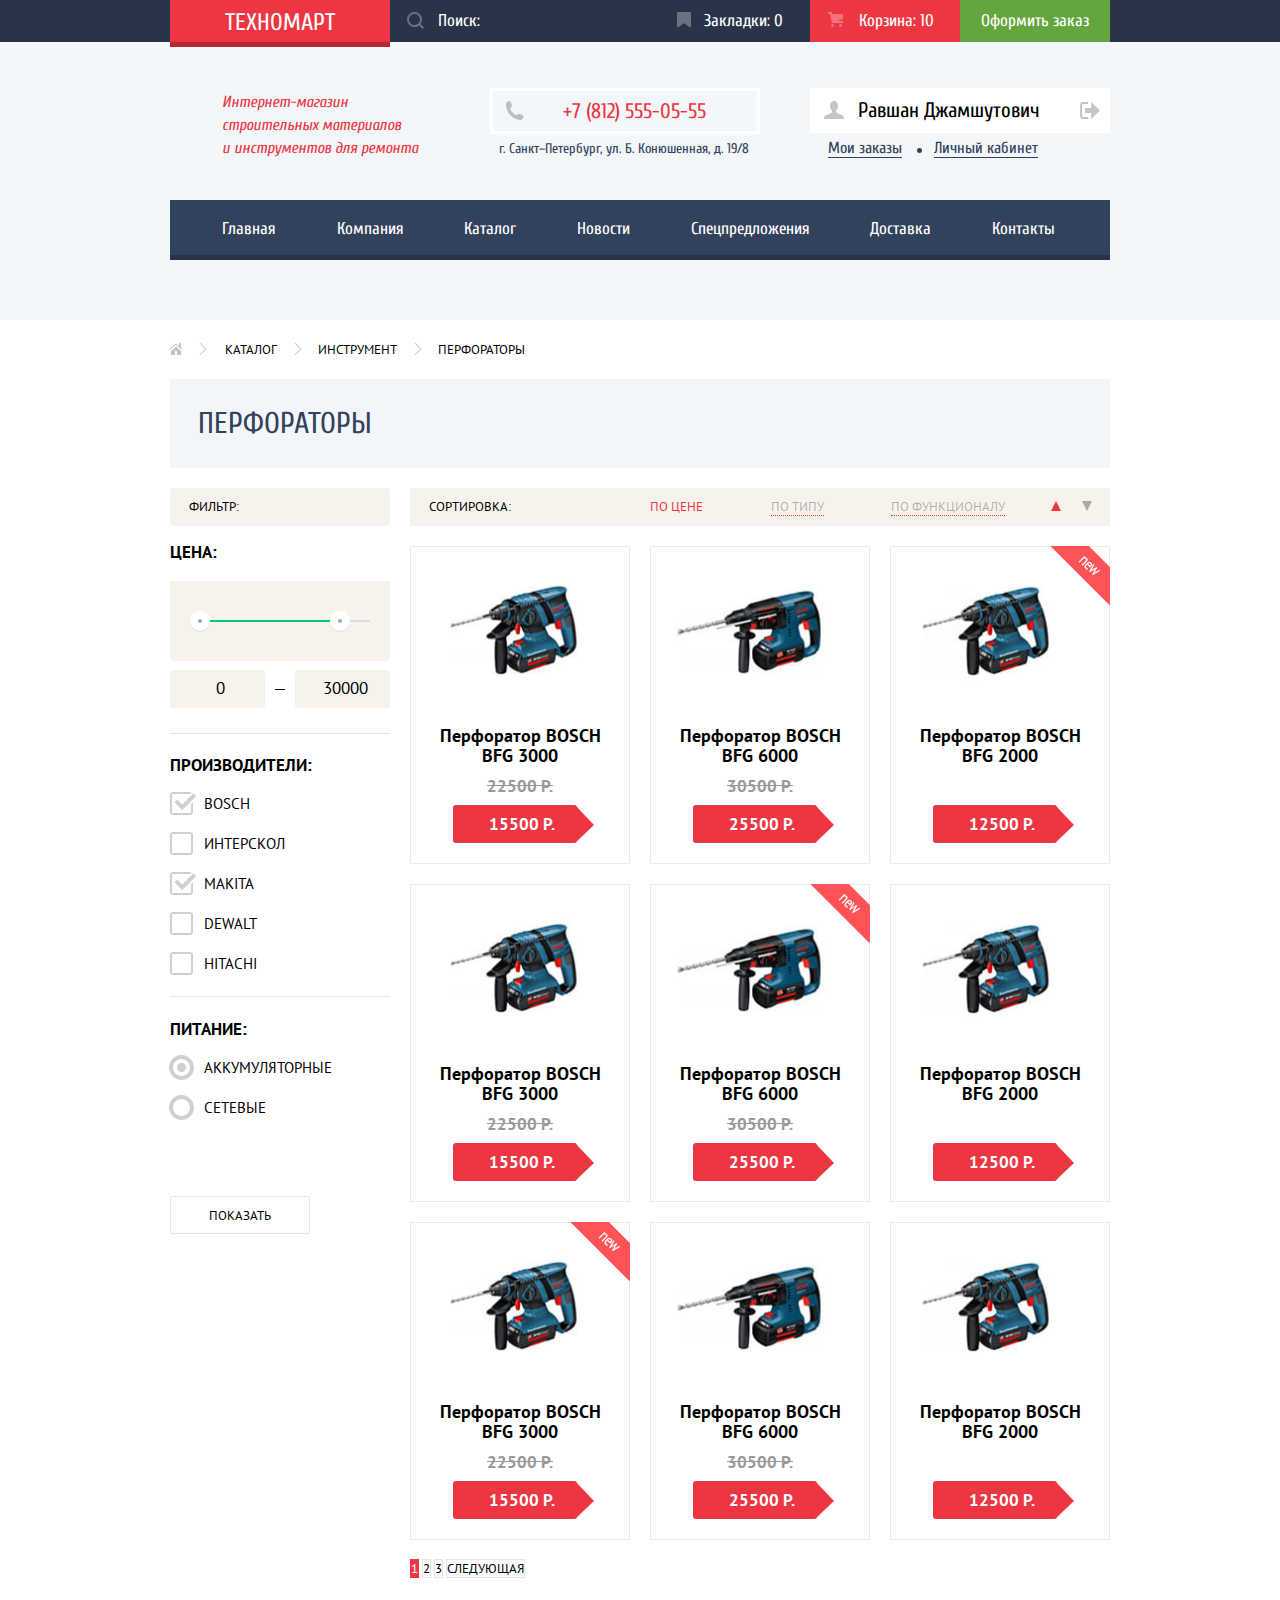
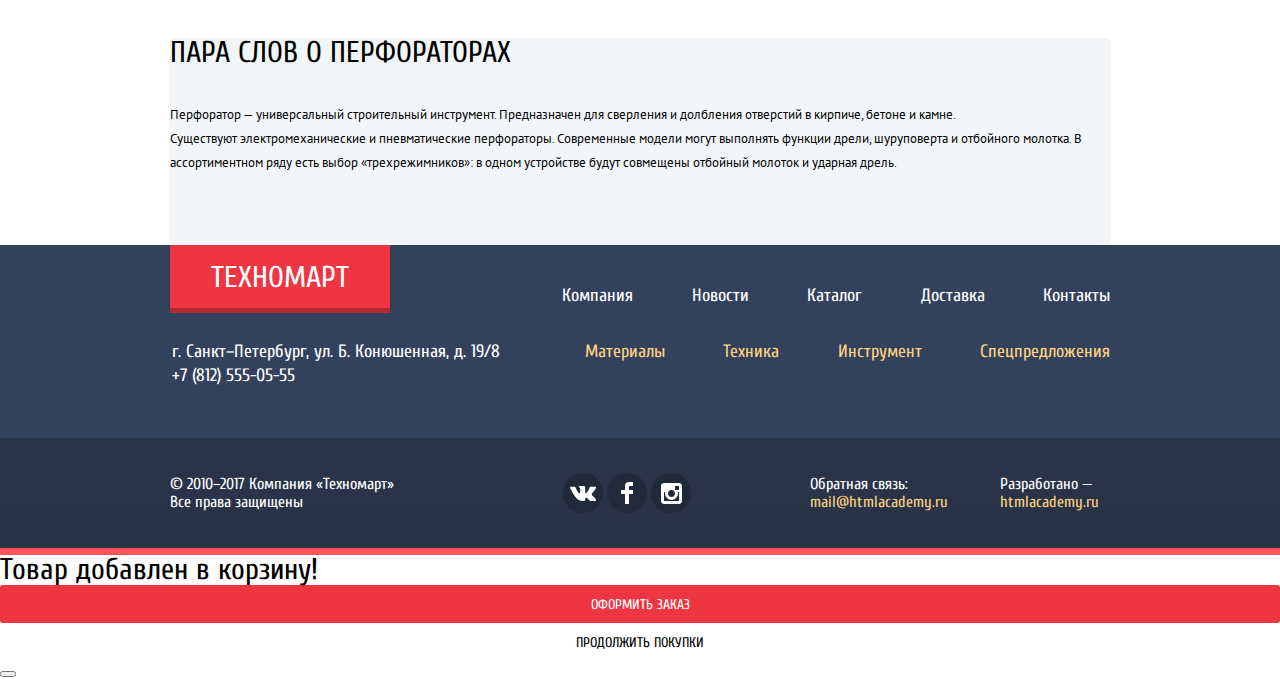
==== catalog.html @ 55a23ef4 "Доработал сетку разделов с фильтрами и каталогом товаров страницы каталога "Техномарт"" ====
<!DOCTYPE html>
<html lang="ru">

<head>
  <meta charset="utf-8">
  <title>Техномарт &mdash; Каталог</title>
  <link href="https://fonts.googleapis.com/css?family=Cuprum:400,400i,700,700i|PT+Sans:400,700&amp;subset=cyrillic" rel="stylesheet">
  <link href="css/normalize.css" rel="stylesheet">
  <link href="css/style.css" rel="stylesheet">
</head>

<body class="catalog-page">

  <header class="main-header">
    <div class="main-header-top">
      <div class="container">
        <a class="logo" href="index.html">Техномарт</a>
        <form class="site-search-form" action="https://echo.htmlacademy.ru" method="get">
          <label class="visually-hidden" for="search-field">Поиск по сайту</label>
          <input id="search-field" type="search" name="search" placeholder="Поиск:">
          <button class="search-button" type="submit" name="button">
            <span class="visually-hidden">Поиск</span>
            <svg class="search-icon" xmlns="http://www.w3.org/2000/svg" width="17" height="17">
              <path d="M17 15.586l-3.542-3.542A7.465 7.465 0 0 0 15 7.5 7.5 7.5 0 1 0 7.5 15c1.71 0 3.282-.579 4.544-1.542L15.586 17 17 15.586zM2 7.5C2 4.467 4.467 2 7.5 2 10.532 2 13 4.467 13 7.5c0 3.032-2.468 5.5-5.5 5.5A5.506 5.506 0 0 1 2 7.5z"/>
            </svg>
          </button>
        </form>
        <a href="#" class="main-header-bookmarks">Закладки: 0</a>
        <a href="#" class="main-header-basket">Корзина: 10</a>
        <a href="#" class="main-header-сheckout">Оформить заказ</a>
      </div>
    </div>
    <div class="container">
      <div class="main-header-middle">
        <h1 class="main-header-title">Интернет-магазин
          строительных материалов
          и инструментов для ремонта
        </h1>
        <div class="main-header-contacts">
          <span class="main-header-contacts-tel">+7 (812) 555-05-55</span>
          <p class="main-header-contacts-address">г. Санкт&ndash;Петербург, ул. Б. Конюшенная, д. 19/8</p>
        </div>
        <div class="user-authorization">
          <div class="user-authorization-info">
            <a class="user-name" href="#">
              <span class="visually-hidden">Перейти в личный кабинет</span>
              <svg xmlns="http://www.w3.org/2000/svg" width="20" height="18">
                <path d="M17.881 14.166c-2.144-.735-4.256-1.666-5.207-2.39-.657-.501-.77-1.618-.517-2.415 1.118-.903 1.864-2.477 1.864-4.278C14.021 2.276 12.221 0 10 0S5.979 2.276 5.979 5.083c0 1.801.746 3.374 1.863 4.277.253.798.141 1.915-.517 2.416-.95.724-3.063 1.654-5.207 2.39S0 18 0 18h20s.025-3.099-2.119-3.834z"/>
              </svg>
              Равшан Джамшутович
            </a>
            <a class="sing-out" href="#" title="Выход">
              <span class="visually-hidden">Выход</span>
              <svg xmlns="http://www.w3.org/2000/svg" width="21" height="17">
                <path d="M21 8.5L12.125 0v6h-6v5h6v6z"/><path d="M3.106 13.952V3.048c.018-.376.171-1.057 1.01-1.057h5.027V0H4.116C1.938 0 1.112 1.81 1.087 3.027v10.946C1.112 15.189 1.938 17 4.116 17h5.027v-1.99H4.116c-.839 0-.992-.683-1.01-1.058z"/>
              </svg>
            </a>
          </div>
          <div class="user-authorization-links">
            <a class="user-purchases" href="#">Мои заказы</a>
            <a class="user-personal-account" href="#">Личный кабинет</a>
          </div>
        </div>
      </div>
      <nav class="main-navigation">
        <ul class="site-navigation">
          <li>
            <a href="index.html">Главная</a>
          </li>
          <li>
            <a href="#">Компания</a>
          </li>
          <li>
            <a>Каталог</a>
          </li>
          <li>
            <a href="#">Новости</a>
          </li>
          <li>
            <a href="#">Спецпредложения</a>
          </li>
          <li>
            <a href="#">Доставка</a>
          </li>
          <li>
            <a href="#">Контакты</a>
          </li>
        </ul>
      </nav>
    </div>
  </header>

  <main class="container">
    <ul class="breadcrumbs">
      <li class="home-page">
        <a href="index.html" title="Домашняя страница">
            <span class="visually-hidden">Главная "Техномарт"</span>
          </a>
      </li>
      <li>
        <a href="catalog.html">Каталог</a>
      </li>
      <li>
        <a href="#">Инструмент</a>
      </li>
      <li class="breadcrumbs-current">
        <a>Перфораторы</a>
      </li>
    </ul>
    <h2 class="catalog-page-title">Перфораторы</h2>
    <div class="sort-and-filter">
      <section class="catalog-page-filters">
        <h3 class="filters-title">Фильтр:</h3>
        <form class="filter-form" method="get" action="https://echo.htmlacademy.ru">
          <fieldset class="filter-form-price">
            <legend class="filter-form-title">Цена:</legend>
            <div class="filter-range">
              <div class="range-controls">
                <div class="scale">
                  <div class="bar"></div>
                </div>
                <div class="range-toggle range-toggle-min"></div>
                <div class="range-toggle range-toggle-max"></div>
              </div>
              <div class="price-controls">
                <div class="half-width-wrapper">
                  <label class="min-price">
                    <span class="visually-hidden">от</span>
                  </label>
                  <input type="text" name="min-price" value="0">
                </div>
                <div class="dash">
                  <span class="visually-hidden">Разделитель между максимальной и минимальной ценой</span>
                </div>
                <div class="half-width-wrapper">
                  <label class="max-price">
                    <span class="visually-hidden">до</span>
                  </label>
                  <input type="text" name="max-price" value="30000">
                </div>
              </div>
            </div>
          </fieldset>
          <fieldset class="filter-form-brands">
            <legend class="filter-form-title">Производители:</legend>
            <ul class="brands-list">
              <li class="filter-option">
                <input id="bosch" class="visually-hidden filter-input filter-input-checkbox" type="checkbox" name="Bosch" value="" checked>
                <label for="bosch">Bosch</label>
              </li>
              <li class="filter-option">
                <input id="interskol" class="visually-hidden filter-input filter-input-checkbox" type="checkbox" name="Интерскол" value="">
                <label for="interskol">Интерскол</label>
              </li>
              <li class="filter-option">
                <input id="makita" class="visually-hidden filter-input filter-input-checkbox" type="checkbox" name="Makita" value="" checked>
                <label for="makita">Makita</label>
              </li>
              <li class="filter-option">
                <input id="dewalt" class="visually-hidden filter-input filter-input-checkbox" type="checkbox" name="DeWalt" value="">
                <label for="dewalt">DeWalt</label>
              </li>
              <li class="filter-option">
                <input id="hitachi" class="visually-hidden filter-input filter-input-checkbox" type="checkbox" name="Hitachi" value="">
                <label for="hitachi">Hitachi</label>
              </li>
            </ul>
          </fieldset>
          <fieldset class="filter-form-power-supply">
            <legend class="filter-form-title">Питание:</legend>
            <ul class="power-supply-list">
              <li class="filter-option">
                <input id="rechargeable" class="visually-hidden filter-input filter-input-radio" type="radio" name="power-supply" value="rechargeable-battery" checked>
                <label for="rechargeable">Аккумуляторные</label>
              </li>
              <li class="filter-option">
                <input id="electrical" class="visually-hidden filter-input filter-input-radio" type="radio" name="power-supply" value="electrical-network">
                <label for="electrical">Сетевые</label>
              </li>
            </ul>
          </fieldset>
          <button class="filter-form-button" type="submit">Показать</button>
        </form>
      </section>
      <section class="catalog-page-sort">
        <div class="sort-header">
          <h3 class="sort-title">Сортировка:</h3>
          <div class="sort-arrow-wrapper">
            <ul class="sort-result-list">
              <li class="sort-result-item">
                <a class="sort-result-link sort-result-link-active" href="#">По цене</a>
              </li>
              <li class="sort-result-item">
                <a class="sort-result-link" href="#">По типу</a>
              </li>
              <li class="sort-result-item">
                <a class="sort-result-link" href="#">По функционалу</a>
              </li>
            </ul>
            <div class="arrow-selector">
              <a class="arrow arrow-up active" href="#">
                <span class="visually-hidden">Сортировка по возрастанию</span>
              </a>
              <a class="arrow arrow-down" href="#">
                <span class="visually-hidden">Сортировка по убыванию</span>
              </a>
            </div>
          </div>
        </div>
        <div class="goods">
          <h3 class="visually-hidden">Перечень перфораторов</h3>
          <ul class="catalog-items">
            <li class="catalog-item">
              <div class="image">
                <img src="img/catalog-product-2.jpg" width="218" height="168" alt="Перфоратор BOSCH BFG 3000">
              </div>
              <div class="actions">
                <a class="buy" href="#">Купить</a>
                <a class="bookmark" href="#">В закладки</a>
              </div>
              <h3 class="title">Перфоратор BOSCH BFG 3000</h3>
              <del class="discount">22500 Р.</del>
              <b class="price">15500 Р.</b>
            </li>
            <li class="catalog-item">
              <div class="image">
                <img src="img/catalog-product-3.jpg" width="218" height="168" alt="Перфоратор BOSCH BFG 6000">
              </div>
              <div class="actions">
                <a class="buy" href="#">Купить</a>
                <a class="bookmark" href="#">В закладки</a>
              </div>
              <h3 class="title">Перфоратор BOSCH BFG 6000</h3>
              <del class="discount">30500 Р.</del>
              <b class="price">25500 Р.</b>
            </li>
            <li class="catalog-item">
              <div class="flag flag-new">
                <span class="visually-hidden">Новинка</span>
              </div>
              <div class="image">
                <img src="img/catalog-product-4.jpg" width="218" height="168" alt="Перфоратор BOSCH BFG 2000">
              </div>
              <div class="actions">
                <a class="buy" href="#">Купить</a>
                <a class="bookmark" href="#">В закладки</a>
              </div>
              <h3 class="title">Перфоратор BOSCH BFG 2000</h3>
              <b class="price">12500 Р.</b>
            </li>
            <li class="catalog-item">
              <div class="image">
                <img src="img/catalog-product-2.jpg" width="218" height="168" alt="Перфоратор BOSCH BFG 3000">
              </div>
              <div class="actions">
                <a class="buy" href="#">Купить</a>
                <a class="bookmark" href="#">В закладки</a>
              </div>
              <h3 class="title">Перфоратор BOSCH BFG 3000</h3>
              <del class="discount">22500 Р.</del>
              <b class="price">15500 Р.</b>
            </li>
            <li class="catalog-item">
              <div class="flag flag-new">
                <span class="visually-hidden">Новинка</span>
              </div>
              <div class="image">
                <img src="img/catalog-product-3.jpg" width="218" height="168" alt="Перфоратор BOSCH BFG 6000">
              </div>
              <div class="actions">
                <a class="buy" href="#">Купить</a>
                <a class="bookmark" href="#">В закладки</a>
              </div>
              <h3 class="title">Перфоратор BOSCH BFG 6000</h3>
              <del class="discount">30500 Р.</del>
              <b class="price">25500 Р.</b>
            </li>
            <li class="catalog-item">
              <div class="image">
                <img src="img/catalog-product-4.jpg" width="218" height="168" alt="Перфоратор BOSCH BFG 2000">
              </div>
              <div class="actions">
                <a class="buy" href="#">Купить</a>
                <a class="bookmark" href="#">В закладки</a>
              </div>
              <h3 class="title">Перфоратор BOSCH BFG 2000</h3>
              <b class="price">12500 Р.</b>
            </li>
            <li class="catalog-item">
              <div class="flag flag-new">
                <span class="visually-hidden">Новинка</span>
              </div>
              <div class="image">
                <img src="img/catalog-product-2.jpg" width="218" height="168" alt="Перфоратор BOSCH BFG 3000">
              </div>
              <div class="actions">
                <a class="buy" href="#">Купить</a>
                <a class="bookmark" href="#">В закладки</a>
              </div>
              <h3 class="title">Перфоратор BOSCH BFG 3000</h3>
              <del class="discount">22500 Р.</del>
              <b class="price">15500 Р.</b>
            </li>
            <li class="catalog-item">
              <div class="image">
                <img src="img/catalog-product-3.jpg" width="218" height="168" alt="Перфоратор BOSCH BFG 6000">
              </div>
              <div class="actions">
                <a class="buy" href="#">Купить</a>
                <a class="bookmark" href="#">В закладки</a>
              </div>
              <h3 class="title">Перфоратор BOSCH BFG 6000</h3>
              <del class="discount">30500 Р.</del>
              <b class="price">25500 Р.</b>
            </li>
            <li class="catalog-item">
              <div class="image">
                <img src="img/catalog-product-4.jpg" width="218" height="168" alt="Перфоратор BOSCH BFG 2000">
              </div>
              <div class="actions">
                <a class="buy" href="#">Купить</a>
                <a class="bookmark" href="#">В закладки</a>
              </div>
              <h3 class="title">Перфоратор BOSCH BFG 2000</h3>
              <b class="price">12500 Р.</b>
            </li>
          </ul>
        </div>
        <div class="paginator">
          <a class="paginator-current" href="#1">1</a>
          <a href="#2">2</a>
          <a href="#3">3</a>
          <a class="next" href="#next">Следующая</a>
        </div>
      </section>
    </div>
    <section class="final-clause">
      <h2 class="final-clause-title">Пара слов о перфораторах</h2>
      <p class="page-content">Перфоратор &mdash; универсальный строительный инструмент. Предназначен для сверления и долбления отверстий в кирпиче, бетоне и камне.<br>Существуют электромеханические и пневматические перфораторы. Современные модели могут выполнять функции дрели,
        шуруповерта и отбойного молотка. В ассортиментном ряду есть выбор «трехрежимников»: в одном устройстве будут совмещены отбойный молоток и ударная дрель.</p>
    </section>
  </main>

  <footer class="main-footer">
    <div class="footer-wrapper">
      <div class="container">
        <div class="main-footer-top">
          <a class="logo" href="index.html">Техномарт</a>
          <ul class="footer-nav">
            <li class="footer-nav-item">
              <a href="#">Компания</a>
            </li>
            <li class="footer-nav-item">
              <a href="#">Новости</a>
            </li>
            <li class="footer-nav-item">
              <a href="#">Каталог</a>
            </li>
            <li class="footer-nav-item">
              <a href="#">Доставка</a>
            </li>
            <li class="footer-nav-item">
              <a href="#">Контакты</a>
            </li>
          </ul>
        </div>
        <div class="main-footer-middle">
          <p class="footer-contacts-address">г. Санкт&ndash;Петербург, ул. Б. Конюшенная, д. 19/8 +7 (812) 555-05-55</p>
          <ul class="secondary-nav">
            <li class="secondary-nav-item">
              <a href="#">Материалы</a>
            </li>
            <li class="secondary-nav-item">
              <a href="#">Техника</a>
            </li>
            <li class="secondary-nav-item">
              <a href="#">Инструмент</a>
            </li>
            <li class="secondary-nav-item">
              <a href="#">Спецпредложения</a>
            </li>
          </ul>
        </div>
      </div>
      <div class="main-footer-bottom">
        <div class="container">
          <p class="footer-copyright">&copy; 2010&ndash;2017 Компания «Техномарт» Все права защищены</p>
          <div class="footer-social">
            <a class="social social-vk" href="https://vk.com/htmlacademy">
              <span class="visually-hidden">Вконтакте</span>
            </a>
            <a class="social social-fb" href="https://www.facebook.com/htmlacademy">
              <span class="visually-hidden">Фейсбук</span>
            </a>
            <a class="social social-inst" href="https://www.instagram.com/htmlacademy/">
              <span class="visually-hidden">Инстаграм</span>
            </a>
          </div>
          <p class="footer-feedback">
            Обратная связь:
            <a href="mailto:mail@htmlacademy.ru">mail@htmlacademy.ru</a>
          </p>
          <p class="footer-developed">
            Разработано &mdash;
            <a href="https://htmlacademy.ru/intensive/htmlcss">htmlacademy.ru</a>
          </p>
        </div>
      </div>
    </div>
  </footer>

  <section class="modal goods-in-the-cart">
    <div class="goods-in-the-cart-content">
      <h2 class="visually-hidden">Добавление товара в корзину</h2>
      <b class="successfull-added">Товар добавлен в корзину!</b>
    </div>
    <div class="modal-btn">
      <a class="btn checkout-btn" href="#">Оформить заказ</a>
      <a class="btn continue-shopping-btn" href="#">Продолжить покупки</a>
    </div>
    <button class="modal-close"></button>
  </section>

</body>

</html>
---- css/style.css ----
* {
  box-sizing: border-box;
}

body {
  margin: 0;
  padding: 0;

  color: #000;
  background-color: #fff;

  font-family: 'Cuprum', Arial, sans-serif;
  font-size: 17px;
  font-weight: normal;
  line-height: 18px;
}

a {
  text-decoration: none;
}

img {
  max-width: 100%;
  height: auto;
}

.visually-hidden:not(:focus):not(:active), input[type='checkbox'].visually-hidden, input[type='radio'].visually-hidden {
  position: absolute;

  overflow: hidden;
  clip: rect(0 0 0 0);

  width: 1px;
  height: 1px;
  margin: -1px;
  padding: 0;

  white-space: nowrap;

  border: 0;

  clip-path: inset(100%);
}

.container {
  width: 960px;
  margin: 0 auto;
  padding: 0 10px;
}

.btn {
  display: block;

  padding: 11px 10px 9px;

  text-align: center;
  white-space: nowrap;
  text-transform: uppercase;
  word-break: normal;

  color: #fff;
  border-radius: 3px;
  background-color: #ee3643;

  font-family: 'Cuprum', Arial, sans-serif;
  font-size: 14px;
  font-weight: normal;
  line-height: 18px;
}

.btn:hover {
  background-color: #ca2c37;
}

.btn:active {
  background-color: #ba2732;
}

.main-header {
  margin-bottom: 59px;

  background-color: #f3f7f9;
}

.catalog-page .main-header {
  margin-bottom: 21px;
}

.main-header>.container {
  padding-bottom: 60px;
}

.main-header .main-header-top {
  margin-bottom: 46px;

  background-color: #293449;
}

.main-header-top .container {
  display: flex;
  align-items: center;
  flex-wrap: wrap;
}

.logo {
  display: block;

  width: 220px;

  text-align: center;
  vertical-align: middle;
  white-space: nowrap;
  text-transform: uppercase;
  word-break: normal;

  color: #fff;
  background-color: #ee3643;
  box-shadow: 0 5px 0 0 #b52933;

  font-family: 'Cuprum', Arial, sans-serif;
  font-weight: normal;
}

.logo:hover {
  background-color: #ca2c37;
  box-shadow: 0 5px 0 0 #9a212a;
}

.logo:active {
  background-color: #ba2732;
  box-shadow: 0 5px 0 0 #8e1e26;
}

.main-header .logo {
  padding: 11px 10px 7px;

  font-size: 24px;
  line-height: 24px;
}

.main-header form {
  position: relative;
}

input[type='search'] {
  width: 270px;
  padding: 12px;
  padding-left: 48px;

  border: none;
  background-color: transparent;

  font-size: 17px;
  line-height: 18px;
}

input[type='search']:hover {
  background-color: #212a3a;
}

input[type='search']:focus {
  background-color: #fff;
}

input[type='search']::placeholder {
  color: #fff;
}

input[type='search']:focus::placeholder {
  color: #000;
}

.search-button {
  position: absolute;
  top: 12px;
  left: 17px;

  padding: 0;

  cursor: pointer;

  border: none;
  background-color: transparent;
}

.search-button svg {
  opacity: .3;

  fill: #fff;
}

input[type='search']:hover+.search-button svg {
  opacity: 1;
}

input[type='search']:focus+.search-button svg {
  opacity: 1;

  fill: #ee3643;
}

.main-header-bookmarks, .main-header-basket, .main-header-сheckout {
  display: block;

  width: 150px;
  padding: 12px 12px;

  vertical-align: middle;

  color: #fff;
}

.main-header-bookmarks {
  position: relative;

  padding-left: 44px;
}

.main-header-bookmarks::before {
  position: absolute;
  left: 17px;

  width: 14px;
  height: 16px;

  content: '';

  opacity: .3;
  background-image: url('../img/icon-bookmark.svg');
  background-repeat: no-repeat;
  background-position: 0 0;
}

.main-header-bookmarks:hover::before {
  opacity: 1;
}

.main-header-bookmarks:active::before {
  opacity: .5;
}

.main-header-basket {
  position: relative;

  padding-left: 49px;
}

.main-header-basket::before {
  position: absolute;
  left: 18px;

  width: 15px;
  height: 15px;

  content: '';

  opacity: .3;
  background-image: url('../img/icon-cart.svg');
  background-repeat: no-repeat;
  background-position: 0 0;
}

.main-header-basket:hover::before {
  opacity: 1;
}

.main-header-basket:active::before {
  opacity: .5;
}

.catalog-page .main-header-basket {
  background-color: #ee3643;
}

.main-header-сheckout {
  text-align: center;

  background-color: #63a63e;
}

.main-header-bookmarks:hover, .main-header-basket:hover {
  background-color: #212a3a;
}

.catalog-page .main-header-basket:hover {
  background-color: #ee3643;
}

.main-header-сheckout:hover {
  background-color: #5fbb2d;
}

.main-header-bookmarks:active, .main-header-basket:active {
  color: rgba(255, 255, 255, .6);
  background-color: #161d29;
}

.catalog-page .main-header-basket:active {
  color: rgba(255, 255, 255, .6);
}

.main-header-сheckout:active {
  color: rgba(255, 255, 255, .6);
  background-color: #518534;
}

.main-header-middle {
  display: flex;
  align-items: flex-start;
  align-items: flex-start;
  justify-content: space-between;

  padding-bottom: 36px;
}

.main-header h1 {
  width: 300px;
  margin: 0;
  margin-right: 20px;
  padding-top: 3px;
  padding-left: 52px;

  white-space: pre-line;

  color: #ee3643;

  font-size: 16px;
  font-weight: normal;
  font-style: italic;
  line-height: 23px;
}

.main-header-contacts {
  width: 300px;
  margin-right: 20px;
}

.main-header-contacts-tel {
  position: relative;

  display: block;

  width: 270px;
  padding: 10px 0 9px 70px;

  color: #ee3643;
  border: 3px solid #fff;

  font-size: 21px;
  line-height: 21px;
}

.main-header-contacts-tel::before {
  position: absolute;
  top: 10px;
  left: 12px;

  width: 19px;
  height: 19px;

  content: '';

  background-image: url('../img/icon-phone.svg');
  background-repeat: no-repeat;
  background-position: 0 0;
}

.main-header-contacts .main-header-contacts-address {
  margin: 0;
  padding: 3px 9px;

  color: #32425c;

  font-size: 14px;
  line-height: 24px;
}

.main-header-login-form {
  display: flex;
  justify-content: flex-end;

  margin: 0;
  padding: 0;

  list-style: none;
}

.main-header-login-form {
  width: 300px;
}

.user-authorization {
  width: 300px;
  ;
}

.main-header-login-form {
  width: 300px;
  ;
}

.main-header-login-form a {
  display: inline-block;

  padding: 12px 24px;

  white-space: nowrap;
  text-transform: none;
  word-break: normal;

  color: #000;
  background-color: #fff;

  font-size: 21px;
  line-height: 21px;
}

.main-header-login-form .sing-in-btn {
  position: relative;

  margin-right: 11px;
  padding-left: 48px;
}

.sing-in-btn-icon {
  position: absolute;
  top: 14px;
  left: 14px;

  width: 20px;
  height: 17px;

  fill: #c5c5c5;
}

.sing-in-btn:hover path {
  fill: #32425c;
}

.sing-in-btn:active path {
  fill: #c5c5c5;
}

.user-authorization-info {
  position: relative;

  margin-bottom: 6px;
}

.user-authorization .user-name {
  display: block;

  padding: 12px 48px;

  white-space: nowrap;
  text-transform: none;
  word-break: normal;

  color: #000;
  background-color: #fff;

  font-size: 21px;
  line-height: 21px;
}

.user-name svg {
  position: absolute;
  top: 13px;
  left: 14px;

  fill: #c5c5c5;
}

.sing-out svg {
  position: absolute;
  top: 14px;
  right: 10px;

  fill: #c5c5c5;
}

.sing-out:hover svg {
  fill: #32425c;
}

.user-name:hover svg {
  fill: #32425c;
}

.user-authorization-info:active svg {
  fill: #c5c5c5;
}

.user-authorization-links {
  position: relative;
}

.user-authorization-links a {
  display: inline-block;

  text-decoration: none;

  color: #32425c;
  border-bottom: 1px solid #32425c;

  font-size: 16px;
  line-height: 18px;
}

.user-authorization-links .user-purchases {
  margin: 0 18px;
}

.user-purchases::after {
  position: absolute;
  top: 9px;

  width: 5px;
  height: 5px;
  margin-right: 14px;
  margin-left: 15px;

  content: '';

  border-radius: 50%;
  background-color: #32425c;
}

.user-authorization-links .user-personal-account {
  margin: 0 10px;
}

.main-header-login-form a:hover {
  color: #ee3643;
  background-color: #fff;
}

.user-authorization-links a:hover {
  color: #ee3643;
  background-color: transparent;
}

.main-header-login-form a:active, .user-authorization-info a:active {
  color: rgba(0, 0, 0, .3);
}

.user-authorization-links a:active {
  color: rgba(0, 0, 0, .3);
}

.user-authorization-info .user-name {
  color: #000;
  background-color: #fff;

  font-size: 21px;
  line-height: 21px;
}

.user-authorization-links a:hover {
  color: #ee3643;
}

.user-authorization-info .user-name:active, .user-authorization-links a:active {
  color: rgba(0, 0, 0, .3);
}

.main-navigation {
  background-color: #32425c;
  box-shadow: inset 0 -5px 0 0 #293449;
}

.site-navigation {
  display: flex;
  flex-wrap: wrap;
  justify-content: space-between;

  margin: 0;
  padding: 0 25px 0 22px;

  list-style: none;
}

.site-navigation li {
  white-space: nowrap;
}

.main-navigation a {
  display: block;

  padding: 20px 30px 23px;

  vertical-align: middle;

  color: #fff;
  background-color: #32425c;
  box-shadow: inset 0 -5px 0 0 #293449;

  font-size: 17px;
  line-height: 17px;
}

.main-navigation a:hover {
  background-color: #293449;
}

.main-navigation a:active {
  color: rgba(255, 255, 255, .5);
  background-color: #1d2739;
}

.goods-and-services {
  margin-bottom: 53px;
}

.goods-and-services .goods {
  display: flex;
  justify-content: space-between;

  margin-bottom: 20px;
}

.goods-and-services-item {
  display: flex;
  align-items: flex-start;
  flex-direction: column;
  justify-content: space-between;

  width: 300px;
  min-height: 123px;
  padding: 21px 22px;
  padding-right: 110px;

  background-repeat: no-repeat;
}

.goods .fabric {
  position: relative;

  background-color: #ffbf47;
  background-image: url('../img/icon-1.svg');
  background-position: 213px 31px;
}

.fabric .flag {
  position: absolute;
  z-index: 20;
  top: 0;
  right: 0;

  overflow: hidden;

  width: 60px;
  height: 60px;
}

.flag-new {
  background: url("../img/new-flag.png") no-repeat 0 0;
}

.goods .instrument {
  background-color: #3bbce3;
  background-image: url('../img/icon-2.svg');
  background-position: 197px 33px;
}

.goods .equipment {
  background-color: #dc91d8;
  background-image: url('../img/icon-3.svg');
  background-position: 191px 31px;
}

.goods-and-services-item h3 {
  margin: 0;

  color: #fff;

  font-size: 24px;
  font-style: bold;
  line-height: 30px;
}

.goods-and-services-item a {
  width: 135px;
  margin-bottom: 1px;
  padding: 11px 0 9px 0;

  text-align: center;
  text-transform: uppercase;

  color: #fff;
  border-radius: 3px;
  background-color: rgba(0, 0, 0, .1);

  font-size: 14px;
  line-height: 18px;
}

.fabric a, .instrument a {
  margin-left: 3px;
}

.goods-and-services-item a:hover {
  background-color: rgba(0, 0, 0, .2);
}

.goods-and-services-item a:active {
  background-color: rgba(0, 0, 0, .3);
}

.slider-list {
  margin: 0;
  padding: 0;

  list-style: none;
}

.slider-and-services {
  display: flex;
  justify-content: space-between;
}

.goods-and-services-item {
  width: 300px;
}

.goods-and-services .discounts {
  margin-bottom: 20px;

  background-color: #8ed78f;
  background-image: url('../img/icon-4.svg');
  background-position: 196px 26px;
}

.goods-and-services .delivery {
  background-color: #ffc047;
  background-image: url('../img/icon-5.svg');
  background-position: 191px 32px;
}

.services a {
  margin-left: 1px;
}

.slider {
  position: relative;

  width: 620px;

  background-color: #f4f8f9;
}

.slider-item {
  display: none;

  height: 266px;
  padding: 24px;
}

.slider-item h3 {
  max-width: 570px;
  margin: 0;
  margin-bottom: 1px;

  text-transform: uppercase;

  color: #fff;

  font-size: 36px;
  font-weight: bold;
  line-height: 36px;
}

.slider-item b {
  display: block;

  max-width: 400px;
  margin: 0;
  margin-bottom: 122px;

  color: #fff;

  font-size: 18px;
  font-weight: normal;
  line-height: 24px;
}

.slide-button {
  width: 196px;
  margin-left: 2px;
}

.slider-controls {
  position: absolute;
  z-index: 10;
  bottom: 32px;
  left: 295px;

  text-align: center;
}

.slider-controls label {
  display: inline-block;

  width: 10px;
  height: 10px;
  margin-right: 6px;

  cursor: pointer;

  border: 2px solid #fff;
  border-radius: 50%;
  background-color: #fff;
}

#punchers:checked~.slider-list .slider-item-punchers, #drills:checked~.slider-list .slider-item-drills {
  display: block;
}

#punchers:checked~.slider-controls .slider-controls-punchers, #drills:checked~.slider-controls .slider-controls-drills {
  background-color: #ee3643;
}

.slider .slider-item-drills {
  background-color: #684c3e;
  background-image: url('../img/slider-item-1.jpg');
  background-repeat: no-repeat;
}

.slider .slider-item-punchers {
  background-color: #917f6d;
  background-image: url('../img/slider-item-2.jpg');
  background-repeat: no-repeat;
}

.slider-switch {
  position: absolute;
  top: 115px;

  width: 22px;
  height: 40px;

  cursor: pointer;
}

.slider-switch-previous {
  left: 25px;

  background-image: url('../img/icon-left.svg');
}

.slider-switch-next {
  right: 20px;

  background-image: url('../img/icon-right.svg');
}

.popular {
  margin-bottom: 65px;
}

.popular-header {
  display: flex;
  align-items: center;
  justify-content: space-between;

  margin-bottom: 20px;
  padding: 25px 24px 26px 29px;

  background-color: #f9f5f0;
}

.popular-header h2 {
  margin: 0;

  text-transform: uppercase;

  color: #32425c;

  font-size: 30px;
  font-weight: normal;
  line-height: 30px;
}

.popular-header:last-of-type h2 {
  margin-bottom: -1px;
  margin-left: -3px;
}

.popular-header a {
  width: 253px;
}

.catalog-items {
  display: flex;
  flex-wrap: wrap;
  justify-content: flex-start;

  margin: 0;
  padding: 0;

  list-style: none;

  font-family: 'PT Sans', Arial, sans-serif;
}

.catalog-item {
  position: relative;

  display: flex;
  align-items: center;
  flex-direction: column;
  justify-content: flex-start;

  width: 220px;
  height: 318px;
  margin-right: 20px;
  margin-bottom: 20px;
  padding: 0 20px 20px 20px;

  text-align: center;

  border: 1px solid #ebebeb;

  font-weight: bold;
  line-height: 20px;
}

.popular-goods .catalog-item:nth-child(4n) {
  margin-right: 0;
}

.goods .catalog-item:nth-child(3n) {
  margin-right: 0;
}

.catalog-item .flag {
  position: absolute;
  z-index: 20;
  top: -1px;
  right: -1px;

  overflow: hidden;

  width: 60px;
  height: 60px;
}

.catalog-item .actions {
  display: none;

  width: 218px;
  height: 88px;
  padding: 43px 0;

  background-color: rgba(255, 255, 255, 0.9);
}

.actions .buy, .actions .bookmark {
  display: block;

  width: 134px;
  margin: 0 auto;
  margin-bottom: 12px;
  padding: 8px 0 6px;

  text-decoration: none;
  text-transform: uppercase;

  color: white;
  border-radius: 3px;
  background-color: #63a63e;

  font-family: "Cuprum", Arial, sans-serif;
  font-size: 14px;
  font-weight: normal;
  line-height: 18px;
}

.actions .buy {
  position: relative;

  padding: 10px 0 6px 3px;

  color: #fff;
  background-color: #63a63e;
  box-shadow: 0 3px 0 0 #518534;
}

.actions .buy::before {
  position: absolute;
  top: 10px;
  left: 14px;

  width: 15px;
  height: 15px;

  content: '';

  opacity: .3;
  background: url(../img/icon-cart.svg) no-repeat 0 0;
}

.actions .buy:hover {
  background-color: #5fbb2d;
}

.actions .buy:active {
  background-color: #518534;
}

.actions .bookmark {
  color: #32425c;
  border: 3px solid #63a63e;
  background: white;
}

.actions .bookmark:hover {
  border: 3px solid #32425c;
}

.actions .bookmark:active {
  color: rgba(50, 66, 92, .3);
  border: 3px solid #cad3d7;
}

.catalog-item .actions {
  display: none;
}

.catalog-item:hover .actions {
  display: block;
}

.catalog-item:hover .image {
  display: none;
}

.catalog-item:hover .title {
  padding-top: 80px;
}

.catalog-item .image {
  width: 218px;
  height: 168px;
}

.image img {
  max-width: 100%;
}

.catalog-item .title {
  min-height: 40px;
  margin: 0;
  margin-top: 11px;
  margin-bottom: 10px;

  text-transform: none;

  font-size: 18px;
  line-height: 20px;
}

.catalog-item .discount {
  min-height: 20px;
  margin-bottom: 9px;

  text-decoration: line-through;

  color: #999;

  font-size: 17px;
}

.catalog-item .price {
  position: relative;

  align-self: flex-start;

  width: 124px;
  margin-top: auto;
  margin-left: 22px;
  padding: 9px 22px;

  cursor: pointer;
  text-align: right;

  color: #fff;
  border-radius: 3px;
  background-color: #ee3643;

  font-size: 17px;
}

.catalog-item .price::before {
  position: absolute;
  right: -17px;
  bottom: 0;

  width: 0;
  height: 0;

  content: '';

  border-top: 20px solid transparent;
  border-bottom: 18px solid transparent;
  border-left: 19px solid #ee3643;
}

.catalog-item:hover, .brand-name-item:hover {
  box-shadow: 0 10px 25px 0 rgba(41, 52, 73, .5);
}

.popular-brand-name .brand-name-list {
  display: flex;
  flex-wrap: wrap;
  justify-content: space-between;

  margin: 0;
  padding: 0;

  list-style: 0;
}

.brand-name-list .brand-name-item {
  display: flex;

  width: 220px;
  height: 145px;
  margin-right: 20px;
  margin-bottom: 20px;

  border: 1px solid #ebebeb;
}

.brand-name-item a {
  margin: auto;
}

.brand-name-list .brand-name-item:nth-child(4n) {
  margin-right: 0;
}

.brand-name-item:active {
  opacity: .3;
  box-shadow: 0 4px 10px 0 rgba(41, 52, 73, .5);
}

.service {
  background-color: #f5f8fa;
}

.service h2 {
  margin: 0;
  padding-top: 66px;
  padding-bottom: 26px;

  text-transform: uppercase;

  font-size: 30px;
  font-weight: normal;
  line-height: 30px;
}

.service .service-slogan {
  max-width: 400px;
  margin: 0;
  margin-bottom: 69px;
}

.page-content {
  margin: 0;

  text-transform: none;

  font-family: 'PT Sans', Arial, sans-serif;
  font-size: 13px;
  font-weight: normal;
  line-height: 24px;
}

.service-panel {
  display: flex;
}

.services-list {
  position: relative;

  display: flex;
  flex-direction: column;
}

.services-list::after {
  position: absolute;
  top: -45px;
  right: 0;

  width: 10px;
  height: 272px;

  content: '';

  background: url('../img/option-shadow.png') no-repeat;
}

.service-item {
  width: 240px;
  padding-top: 13px;
  padding-bottom: 17px;
  padding-left: 22px;

  cursor: pointer;

  color: #fff;
  border-bottom: 1px solid #4e637c;
  background-color: #32425c;

  font-family: 'Cuprum', Arial, sans-serif;
  font-size: 21px;
  font-weight: bold;
  line-height: 30px;
}

.service-item:last-child {
  border-bottom: none;
}

.service-item:hover {
  color: #fff;
  background-color: #293449;
}

#delivery:checked~.services-list .service-item-delivery, #guarantee:checked~.services-list .service-item-guarantee, #credit:checked~.services-list .service-item-credit {
  color: #32425c;
  background-color: #fff;
}

.service-description {
  height: 284px;
}

.service-description-item {
  width: 700px;
  min-height: 284px;
  padding-left: 80px;
}

.service-description-item h3 {
  margin: 0;
  margin-bottom: 23px;

  text-transform: uppercase;

  color: #32425c;

  font-size: 36px;
  font-weight: normal;
  line-height: 36px;
}

.service-delivery-description p {
  max-width: 277px;
}

.service-guarantee-description p {
  max-width: 375px;
}

.service-credit-description p {
  max-width: 280px;
}

.services-description-link {
  max-width: 195px;
}

.service-delivery-description {
  background-image: url('../img/option-item-1.png');
  background-repeat: no-repeat;
  background-position: 231px 23px;
}

.service-guarantee-description {
  background-image: url('../img/option-item-2.png');
  background-repeat: no-repeat;
  background-position: 231px 23px;
}

.service-credit-description {
  background-image: url('../img/option-item-3.png');
  background-repeat: no-repeat;
  background-position: 231px 23px;
}

.service-description-item {
  display: none;
}

#delivery:checked~.service-description .service-delivery-description, #guarantee:checked~.service-description .service-guarantee-description, #credit:checked~.service-description .service-credit-description {
  display: block;
}

.about-us {
  margin-bottom: 86px;
  padding-top: 80px;
}

.about-us .container {
  display: flex;
  justify-content: space-between;
}

.about-us h2 {
  margin: 0;
  padding-bottom: 25px;

  text-transform: uppercase;

  font-size: 30px;
  font-weight: normal;
  line-height: 30px;
}

.about-us-company .page-content:first-of-type {
  max-width: 525px;
  margin-bottom: 25px;
}

.about-us-company .page-content:last-of-type {
  max-width: 390px;

  line-height: 23px;
}

.about-us-company p:last-of-type {
  margin-bottom: 22px;
}

.transport-companies-list {
  margin: 0;
  margin-bottom: 16px;
  padding: 0;

  list-style: none;
}

.transport-companies-item {
  position: relative;

  padding-bottom: 20px;
  padding-left: 36px;

  font-size: 18px;
  font-weight: normal;
  line-height: 20px;
}

.transport-companies-item::before {
  position: absolute;
  top: 9px;
  left: 0;

  display: block;

  width: 25px;
  height: 2px;

  content: '';

  background-color: #fb565a;
}

.about-us-company .about-us-btn {
  max-width: 220px;
}

.about-us-contacts .about-us-btn {
  width: 100%;
  margin-top: auto;

  text-align: center;
}

.about-us-contacts .page-content {
  max-width: 185px;
  margin-bottom: 31px;
}

.about-us-contacts img {
  padding-bottom: 36px;
}

.footer-wrapper {
  background-color: #32425c;
}

.main-footer-top {
  display: flex;
  justify-content: space-between;

  margin-bottom: 32px;
}

.main-footer .logo {
  padding: 18px 10px 15px;

  font-size: 30px;
  line-height: 30px;
}

.footer-nav, .secondary-nav {
  display: flex;
  flex-wrap: wrap;
  justify-content: space-between;

  margin: 0;
  padding: 0;

  list-style: none;
}

.footer-nav {
  align-items: flex-end;

  width: 548px;
}

.secondary-nav {
  align-items: flex-start;

  width: 525px;
}

.footer-nav li, .secondary-nav li {
  white-space: nowrap;
}

.footer-nav a, .secondary-nav a {
  display: block;

  vertical-align: middle;

  font-size: 18px;
  line-height: 24px;
}

.footer-nav a {
  color: #fff;
}

.secondary-nav a {
  color: #ffd180;
}

.footer-nav-item a:hover, .secondary-nav-item a:hover {
  text-decoration: underline;
}

.footer-nav-item a:active, .secondary-nav-item a:active {
  text-decoration: none;

  opacity: .5;
}

.main-footer-middle {
  display: flex;
  justify-content: space-between;

  margin-bottom: 50px;
}

.footer-contacts-address {
  max-width: 340px;
  margin: 0;
  margin-left: 2px;

  color: #fff;

  font-size: 18px;
  line-height: 24px;
}

.main-footer-bottom {
  padding: 35px 0;

  background-color: #293449;
}

.main-footer-bottom .container {
  display: flex;
  align-items: center;
  justify-content: space-between;
}

.footer-copyright, .footer-feedback, .footer-developed {
  margin: 0;

  color: #fff;

  font-size: 16px;
  line-height: 18px;
}

.footer-copyright {
  max-width: 240px;
  margin-right: 34px;
}

.footer-social {
  margin: 0 auto;
}

.social {
  display: inline-block;

  width: 40px;
  height: 40px;

  vertical-align: middle;

  border-radius: 50%;
  background-color: #212a3a;
  background-repeat: no-repeat;
  background-position: center;
}

.social:hover, .social:active {
  background-color: #ee3643;
}

.social-vk {
  background-image: url('../img/icon-vk.svg');
}

.social-fb {
  background-image: url('../img/icon-fb.svg');
}

.social-inst {
  background-image: url('../img/icon-insta.svg');
}

.footer-feedback {
  max-width: 190px;
}

.footer-developed {
  max-width: 110px;
}

.footer-feedback a, .footer-developed a {
  color: #ffd180;
}

.footer-feedback a:hover, .footer-developed a:hover {
  text-decoration: underline;
}

.footer-feedback a:active, .footer-developed a:active {
  text-decoration: none;

  color: #ee3643;
}

.feedback {
  border-top: 7px solid #ff5357;
  background-color: #fff;
  box-shadow: 0 10px 40px 0 rgba(41, 52, 73, .9);

  font-size: 18px;
  line-height: 18px;
}

.feedback input, .feedback textarea {
  border: 2px solid #dee3e4;
  background-color: #fff;

  font-family: 'PT Sans', Arial, sans-serif;
  font-size: 13px;
  line-height: 18px;
}

.feedback input:hover {
  border: 2px solid #b5b5b5;
}

.feedback input:focus, .feedback textarea:focus {
  border: 2px solid #ee3643;
  outline: none;
}

.three-quarters-width {
  background-color: #f4f4f4;
}

.modal-close-btn {
  background-color: transparent;
  background-image: url('../img/icon-close.svg');
  background-repeat: no-repeat;
}

.modal-map {
  box-shadow: 0 0 40px 0 rgba(41, 52, 73, .5);
}

.catalog-page main {
  text-transform: uppercase;

  font-family: 'PT Sans', Arial, sans-serif;
  font-size: 13px;
  line-height: 18px;
}

.breadcrumbs {
  display: flex;
  flex-wrap: wrap;
  justify-content: flex-start;

  margin: 0;
  margin-bottom: 20px;
  padding: 0;

  list-style: none;
}

.breadcrumbs li {
  position: relative;

  margin-right: 41px;
}

.breadcrumbs li:last-child {
  margin-right: 0;
}

.breadcrumbs li::after {
  position: absolute;
  top: 2px;
  right: -25px;

  width: 8px;
  height: 12px;

  content: '';

  background: url('../img/icon-right-small.svg') no-repeat 0 0;
}

.breadcrumbs-current::after {
  display: none;
}

.breadcrumbs li:first-child::after {
  right: -23px;
}

.breadcrumbs a {
  display: block;

  color: #000;
}

.home-page a {
  position: relative;
  top: 2px;
  right: 2px;

  width: 14px;
  height: 12px;

  background: url('../img/icon-home.svg') no-repeat 0 0;
}

.catalog-page .catalog-page-title {
  margin: 0;
  margin-bottom: 20px;
  padding: 30px 28px 29px 28px;

  color: #32425c;
  background-color: #f2f6f8;

  font-family: 'Cuprum', Arial, sans-serif;
  font-size: 30px;
  font-weight: normal;
  line-height: 30px;
}

.sort-and-filter {
  display: flex;
  justify-content: space-between;

  margin-bottom: 60px;
}

.catalog-page-filters {
  width: 220px;
}

.filters-title, .sort-title {
  margin: 0;
  padding: 10px 17px 10px 19px;

  border-radius: 3px;
  background-color: #f7f3ec;

  font-size: 13px;
  font-weight: normal;
  line-height: 18px;
}

.filters-title {
  margin-bottom: 11px;
}

.filter-form fieldset {
  margin: 0;
  padding: 0;

  border: none;
  border-bottom: 1px solid #e5e5e5;
}

.filter-form fieldset:last-of-type {
  border-bottom: none;
}

.filter-form .filter-form-price {
  margin-bottom: 16px;
  padding-bottom: 25px;
}

.filter-form .filter-form-price {
  margin-bottom: 16px;
  padding-bottom: 25px;
}

.filter-form .filter-form-brands {
  margin-bottom: 17px;
  padding-bottom: 2px;
}

.filter-form .filter-form-power-supply {
  margin-bottom: 58px;
}

.filter-form legend {
  margin-bottom: 14px;

  font-size: 17px;
  font-weight: bold;
  line-height: 30px;
}

.range-controls {
  position: relative;

  overflow: hidden;

  height: 80px;
  margin-bottom: 9px;
  padding: 0 20px;

  border-bottom-right-radius: 5px;
  border-bottom-left-radius: 5px;
  background-color: #f7f3ec;
}

.scale {
  width: 180px;
  height: 2px;
  margin-top: 39px;

  background-color: #d7dcde;
}

.bar {
  width: 152px;
  height: 2px;

  background-color: #00ca74;
}

.range-toggle {
  position: absolute;
  top: 30px;

  box-sizing: content-box;
  width: 4px;
  height: 4px;

  cursor: pointer;

  border: 8px solid #fff;
  border-radius: 50%;
  background: #d7dcde;
  box-shadow: 0 1px 0 0 #d7dcde;
}

.range-toggle::before {
  position: absolute;

  box-sizing: border-box;
  width: 2px;
  height: 2px;

  content: '';

  border: 2px solid #ababab;
  border-radius: 50%;
}

.range-toggle-max {
  right: 40px;
}

.price-controls {
  display: flex;
  align-items: center;
  justify-content: space-between;
}

.price-controls input {
  width: 95px;
  padding-top: 9px;
  padding-right: 5px;
  padding-bottom: 11px;
  padding-left: 10px;

  text-align: center;

  border: none;
  border-radius: 3px;
  background: #f7f3ec;

  font-size: 17px;
  line-height: 18px;
}

.dash {
  width: 10px;
  height: 1px;

  background-color: #000;
}

.filter-form ul {
  margin: 0;
  padding: 0;

  list-style: none;
}

.filter-option {
  margin-bottom: 20px;
  padding-left: 34px;

  font-size: 15px;
  line-height: 20px;
}

.filter-option label {
  position: relative;

  display: block;

  cursor: pointer;
  user-select: none;
}

.filter-input:disabled+label {
  color: rgba(0, 0, 0, .4);
}

.filter-input-checkbox+label::before {
  position: absolute;
  top: -2px;
  left: -34px;

  width: 23px;
  height: 23px;

  content: '';

  opacity: .8;
  background-image: url(../img/checkbox-off.svg);
  background-repeat: no-repeat;
  background-position: 0 0;
}

.filter-input:checked+label::before {
  opacity: 0;
}

.filter-input-checkbox:checked+label::after {
  position: absolute;
  top: -2px;
  left: -34px;

  width: 27px;
  height: 23px;

  content: '';

  opacity: .8;
  background-image: url(../img/checkbox-on.svg);
  background-repeat: no-repeat;
  background-position: 0 0;
}

.filter-input-radio+label::before {
  position: absolute;
  top: -3px;
  left: -35px;

  width: 25px;
  height: 25px;

  content: '';

  opacity: .8;
  background: url('../img/radio-off.svg') no-repeat;
}

.filter-input-radio:checked+label::after {
  position: absolute;
  z-index: 1;
  top: -3px;
  left: -35px;

  width: 25px;
  height: 25px;

  content: '';

  opacity: .8;
  background: url('../img/radio-on.svg') no-repeat;
}

.filter-input-checkbox+label:hover::before, .filter-input-radio+label:hover::before, .filter-input-radio:checked+label:hover::after {
  opacity: 1;
}

.filter-input-checkbox:checked+label:hover::before, .filter-input-checkbox:checked+label:hover::after {
  opacity: 1;
  background: url('../img/checkbox-on.svg') no-repeat;
}

.filter-input-checkbox:disabled+label::before, .filter-input-checkbox:disabled:hover+label::before, .filter-input-radio:disabled+label::before, .filter-input-radio:disabled:hover+label::before {
  opacity: .3;
}

.filter-form-button {
  display: block;

  width: 140px;
  padding: 10px 5px 8px;

  cursor: pointer;
  text-align: center;
  white-space: nowrap;
  text-transform: uppercase;
  word-break: normal;

  border: 1px solid #e5e5e5;
  border-radius: 3px;
  background-color: #ee3643;
  background-color: #fff;

  font-family: 'PT Sans', Arial, sans-serif;
  font-size: 14px;
  font-size: 13px;
  font-weight: normal;
  line-height: 18px;
  line-height: 18px;
}

.catalog-page-sort {
  width: 700px;
}

.sort-header {
  display: flex;
  align-items: center;
  justify-content: space-between;

  margin-bottom: 20px;

  background-color: #f7f3ec;
}

.sort-arrow-wrapper {
  display: flex;
  align-items: center;
  justify-content: space-between;

  width: 460px;
}

.sort-result-list {
  display: flex;
  align-items: center;
  justify-content: space-between;

  width: 355px;
  margin: 0;
  padding: 0;

  list-style: none;

  font-size: 13px;
}

.sort-result-link {
  color: rgba(0, 0, 0, .3);
  border-bottom: 1px dotted #ee3643;
}

.sort-result-link-active {
  color: #ee3643;
  border-bottom: none;
}

.sort-result-link:hover {
  color: #000;
  border-bottom: 1px solid #ee3643;
}

.sort-result-link:active {
  color: #ee3643;
  border-bottom: none;
}

.arrow-selector {
  padding: 10px 9px 10px 8px;

  user-select: none;
}

a.arrow {
  display: inline-block;

  margin: 0 9px;
}

.arrow::before {
  display: inline-block;

  content: "";
  vertical-align: baseline;

  border: 10px solid rgba(0, 0, 0, .3);
  border-right-width: 5px;
  border-right-color: transparent;
  border-left-width: 5px;
  border-left-color: transparent;
}

.arrow.active::before {
  border-color: #ee3643;
  border-right-width: 5px;
  border-right-color: transparent;
  border-left-width: 5px;
  border-left-color: transparent;
}

.arrow:hover::before {
  border-color: #000;
  border-right-width: 5px;
  border-right-color: transparent;
  border-left-width: 5px;
  border-left-color: transparent;
}

.arrow:active::before {
  border-color: #ee3643;
  border-right-width: 5px;
  border-right-color: transparent;
  border-left-width: 5px;
  border-left-color: transparent;
}

.arrow-up::before {
  border-top-width: 0;
}

.arrow-down::before {
  border-bottom-width: 0;
}

.paginator a {
  color: #000;
  border: 1px solid #e5e5e5;
  background-color: #fff;
}

.paginator .paginator-current {
  color: #fff;
  border: 1px solid #ee3643;
  background-color: #ee3643;
}

.paginator a:hover {
  border: 1px solid #bdc6ca;
}

.paginator a:active {
  border: 1px solid #ee3643;
}

.paginator .paginator-current:hover {
  border: 1px solid #ee3643;
}

.final-clause {
  padding-bottom: 70px;

  background-color: #f2f6f8;
}

.final-clause-title {
  margin: 0;
  margin-bottom: 35px;

  color: #000;

  font-family: 'Cuprum', Arial, sans-serif;
  font-size: 30px;
  font-weight: normal;
  line-height: 30px;
}

.final-clause p {
  margin: 0;
}

.goods-in-the-cart {
  border-top: 7px solid #ff5357;
  background-color: #fff;
  box-shadow: 0 10px 40px 0 rgba(41, 52, 73, .5);

  font-family: 'Cuprum', Arial, sans-serif;
  font-size: 14px;
  line-height: 18px;
}

.successfull-added {
  font-family: 'Cuprum', Arial, sans-serif;
  font-size: 30px;
  font-weight: normal;
  line-height: 30px;
}

.modal-btn {
  background-color: #f1f1f1;
}

.continue-shopping-btn {
  color: #000;
  background-color: #fff;
}
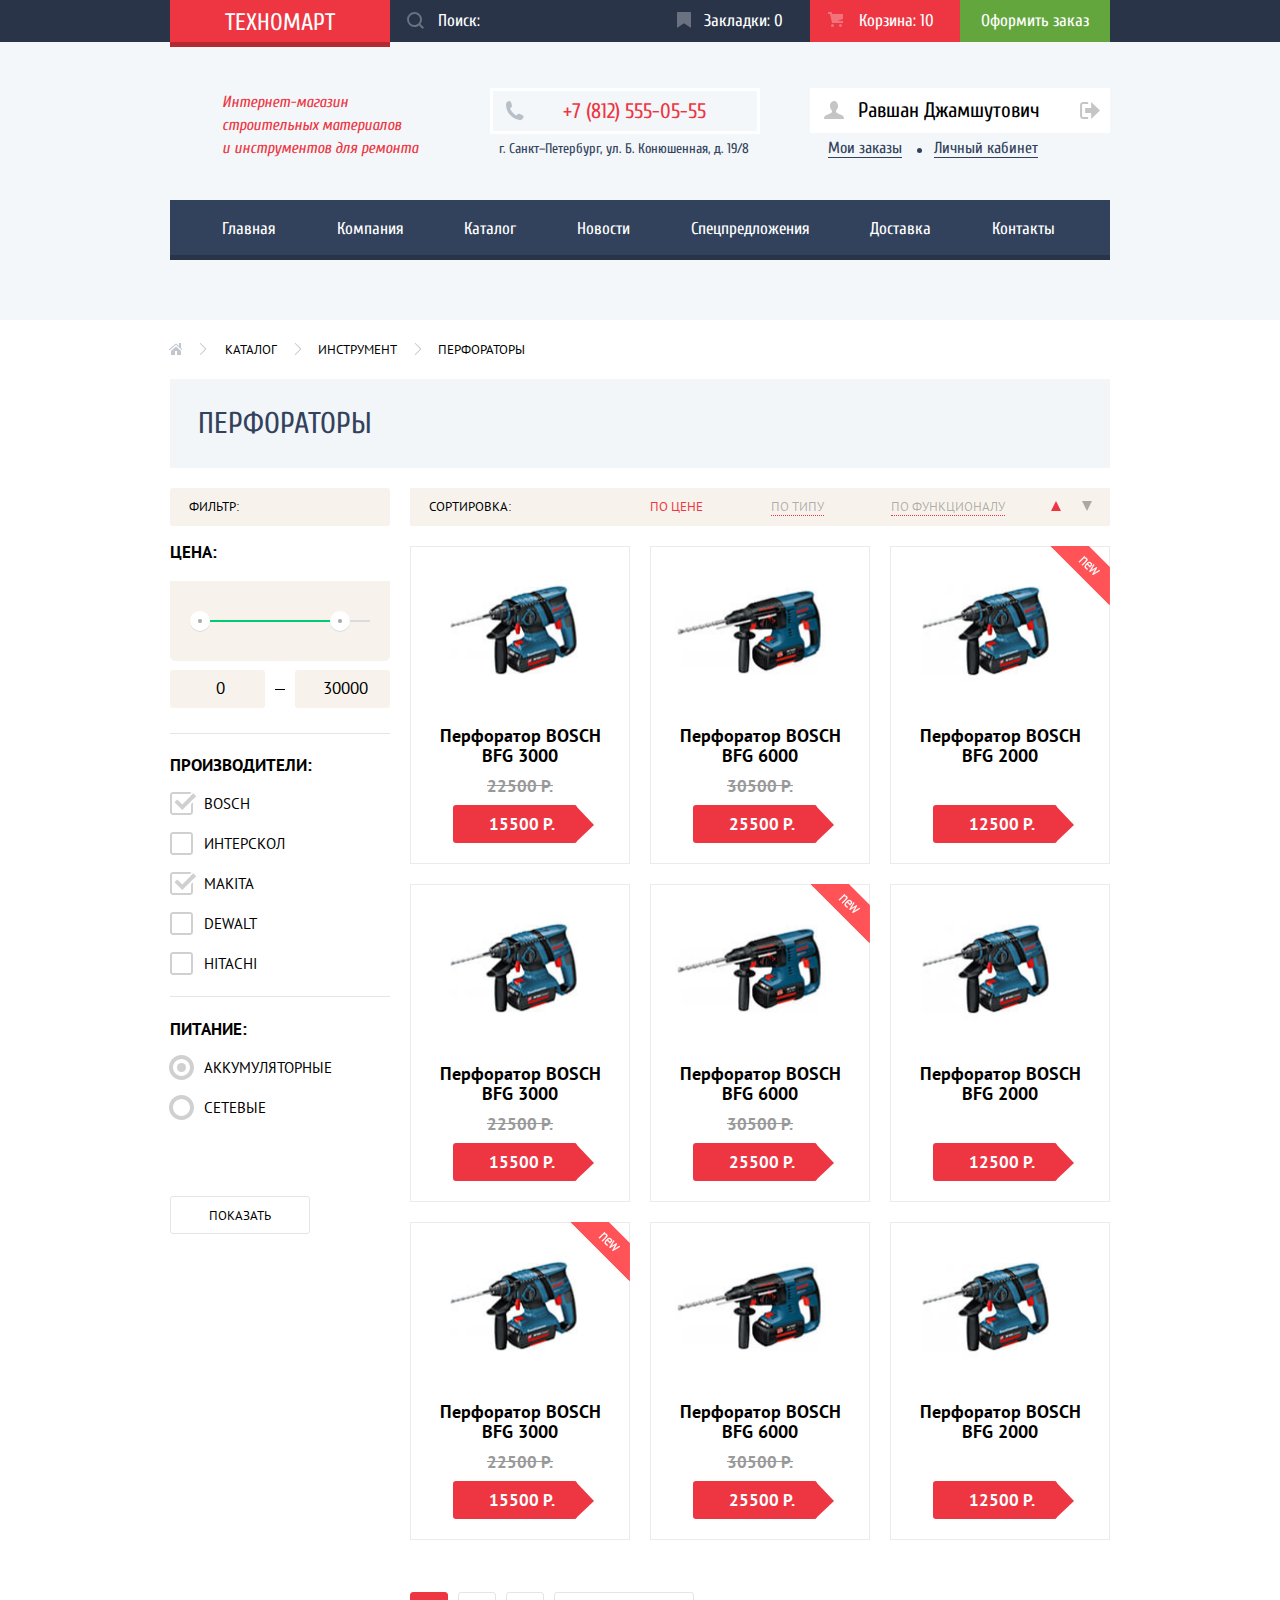
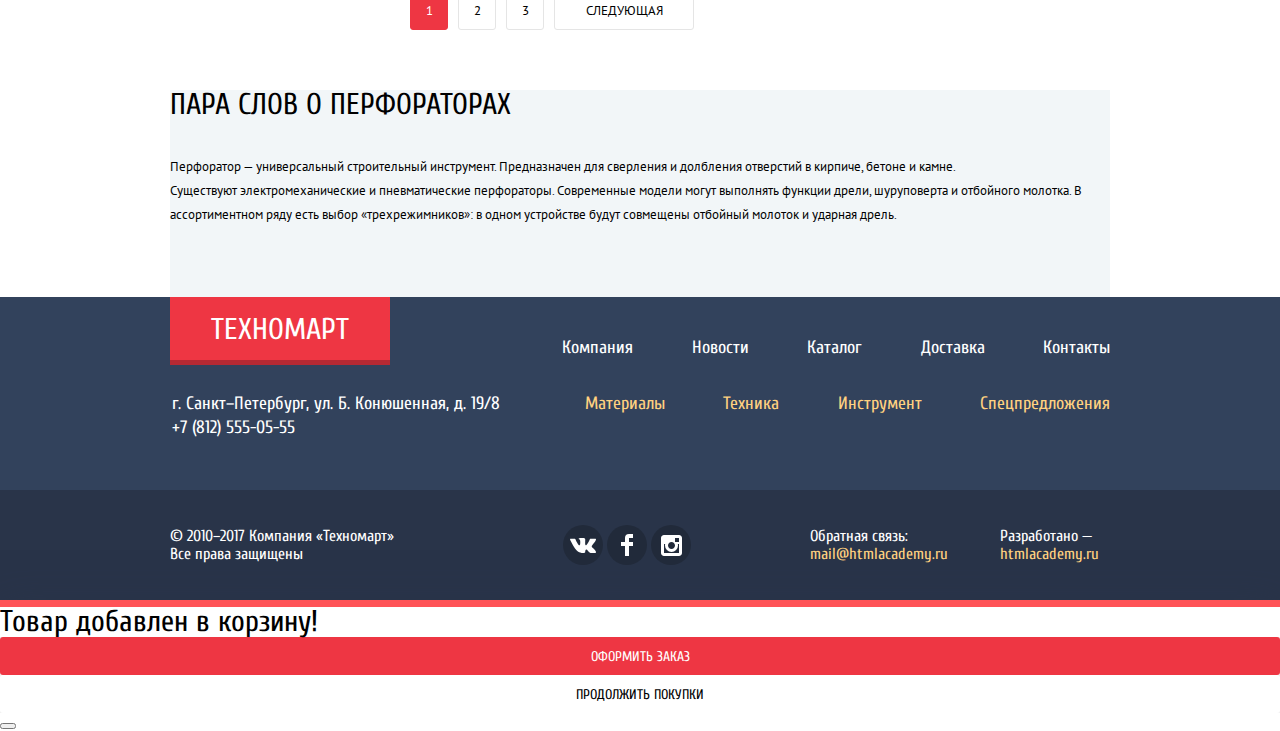
==== commit 6ecfdff7: "Доработал сетку пагинации" ====
--- a/catalog.html
+++ b/catalog.html
@@ -326,12 +326,20 @@
             </li>
           </ul>
         </div>
-        <div class="paginator">
-          <a class="paginator-current" href="#1">1</a>
-          <a href="#2">2</a>
-          <a href="#3">3</a>
-          <a class="next" href="#next">Следующая</a>
-        </div>
+        <ul class="pagination-list">
+          <li class="pagination-item pagination-item-current">
+            <a>1</a>
+          </li>
+          <li class="pagination-item">
+            <a href="#">2</a>
+          </li>
+          <li class="pagination-item">
+            <a href="#">3</a>
+          </li>
+          <li class="pagination-item next">
+            <a href="#">Следующая</a>
+          </li>
+        </ul>
       </section>
     </div>
     <section class="final-clause">
--- a/css/style.css
+++ b/css/style.css
@@ -901,6 +901,10 @@
   list-style: none;
 
   font-family: 'PT Sans', Arial, sans-serif;
+}
+
+.goods .catalog-items {
+  margin-bottom: 32px;
 }
 
 .catalog-item {
@@ -2086,27 +2090,50 @@
   border-bottom-width: 0;
 }
 
-.paginator a {
+.pagination-list {
+  display: flex;
+  flex-wrap: wrap;
+  margin: 0;
+  padding: 0;
+  list-style: none;
+}
+
+.pagination-item {
+  margin-right: 10px;
+}
+
+.pagination-item:last-child {
+  margin-right: 0;
+}
+
+.pagination-list a {
+  border-radius: 3px;
+  display: block;
+  padding: 9px 14px 9px 15px;
   color: #000;
   border: 1px solid #e5e5e5;
   background-color: #fff;
 }
 
-.paginator .paginator-current {
+.next a {
+  padding: 9px 30px 9px 31px;
+}
+
+.pagination-item-current a {
   color: #fff;
   border: 1px solid #ee3643;
   background-color: #ee3643;
 }
 
-.paginator a:hover {
+.pagination-list a:hover {
   border: 1px solid #bdc6ca;
 }
 
-.paginator a:active {
+.pagination-list a:active {
   border: 1px solid #ee3643;
 }
 
-.paginator .paginator-current:hover {
+.pagination-item-current a:hover {
   border: 1px solid #ee3643;
 }
 
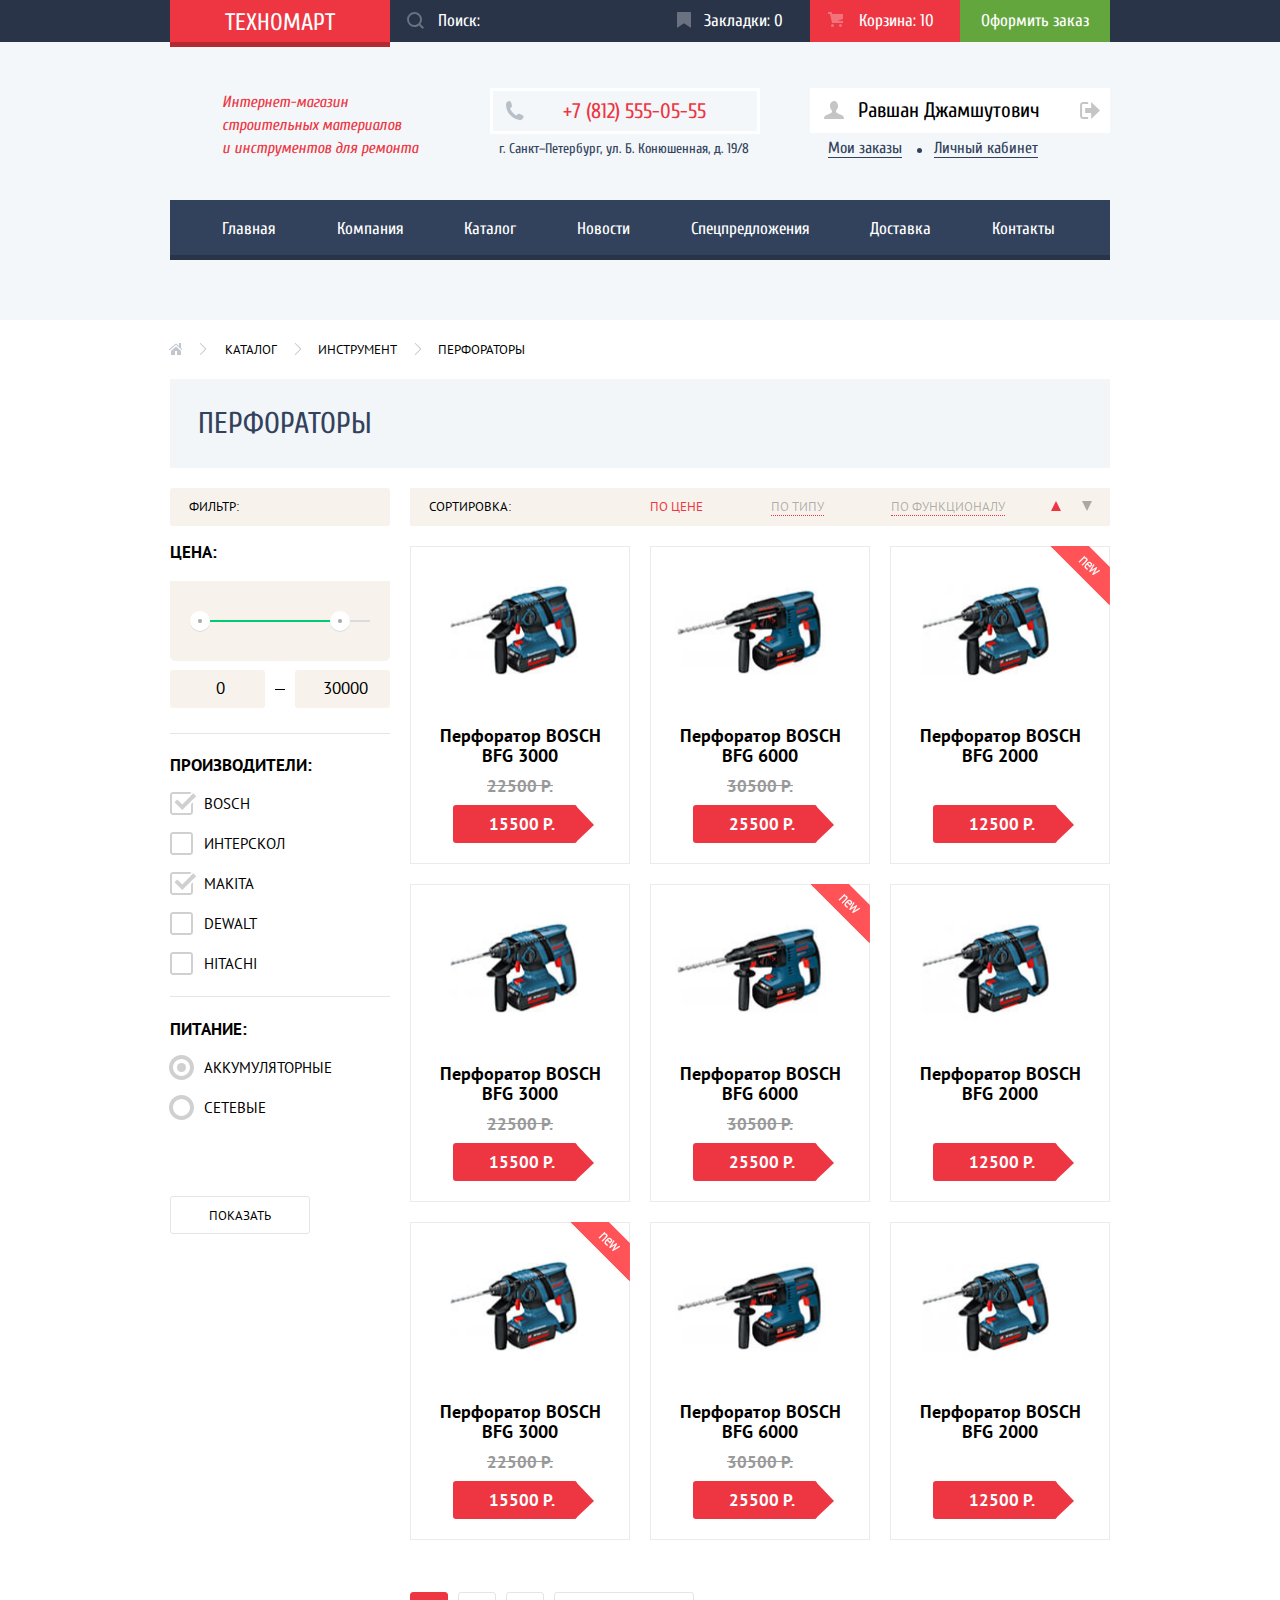
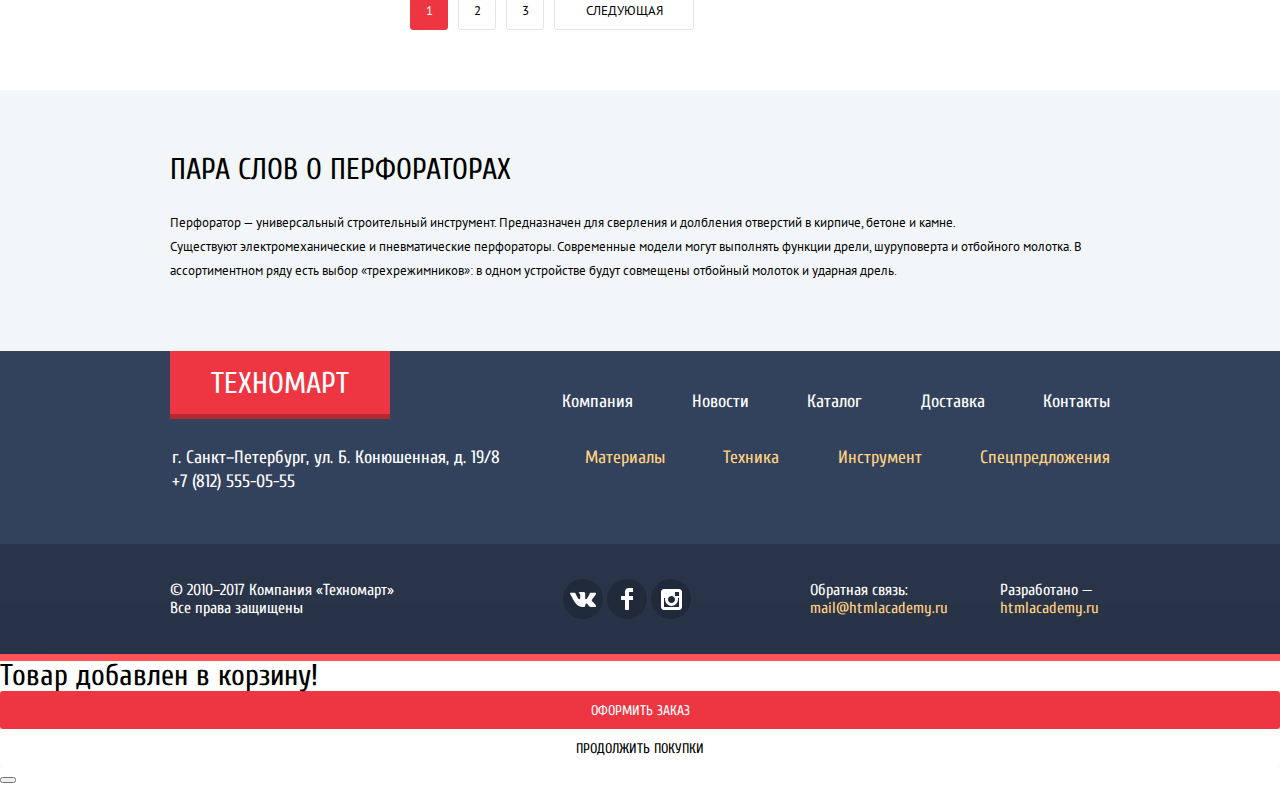
==== commit 398a1acb: "Закончил микросетки страниц проекта "Тезномарт"" ====
--- a/catalog.html
+++ b/catalog.html
@@ -90,262 +90,266 @@
     </div>
   </header>
 
-  <main class="container">
-    <ul class="breadcrumbs">
-      <li class="home-page">
-        <a href="index.html" title="Домашняя страница">
+  <main>
+    <div class="container">
+      <ul class="breadcrumbs">
+        <li class="home-page">
+          <a href="index.html" title="Домашняя страница">
             <span class="visually-hidden">Главная "Техномарт"</span>
           </a>
-      </li>
-      <li>
-        <a href="catalog.html">Каталог</a>
-      </li>
-      <li>
-        <a href="#">Инструмент</a>
-      </li>
-      <li class="breadcrumbs-current">
-        <a>Перфораторы</a>
-      </li>
-    </ul>
-    <h2 class="catalog-page-title">Перфораторы</h2>
-    <div class="sort-and-filter">
-      <section class="catalog-page-filters">
-        <h3 class="filters-title">Фильтр:</h3>
-        <form class="filter-form" method="get" action="https://echo.htmlacademy.ru">
-          <fieldset class="filter-form-price">
-            <legend class="filter-form-title">Цена:</legend>
-            <div class="filter-range">
-              <div class="range-controls">
-                <div class="scale">
-                  <div class="bar"></div>
-                </div>
-                <div class="range-toggle range-toggle-min"></div>
-                <div class="range-toggle range-toggle-max"></div>
-              </div>
-              <div class="price-controls">
-                <div class="half-width-wrapper">
-                  <label class="min-price">
+        </li>
+        <li>
+          <a href="catalog.html">Каталог</a>
+        </li>
+        <li>
+          <a href="#">Инструмент</a>
+        </li>
+        <li class="breadcrumbs-current">
+          <a>Перфораторы</a>
+        </li>
+      </ul>
+      <h2 class="catalog-page-title">Перфораторы</h2>
+      <div class="sort-and-filter">
+        <section class="catalog-page-filters">
+          <h3 class="filters-title">Фильтр:</h3>
+          <form class="filter-form" method="get" action="https://echo.htmlacademy.ru">
+            <fieldset class="filter-form-price">
+              <legend class="filter-form-title">Цена:</legend>
+              <div class="filter-range">
+                <div class="range-controls">
+                  <div class="scale">
+                    <div class="bar"></div>
+                  </div>
+                  <div class="range-toggle range-toggle-min"></div>
+                  <div class="range-toggle range-toggle-max"></div>
+                </div>
+                <div class="price-controls">
+                  <div class="half-width-wrapper">
+                    <label class="min-price">
                     <span class="visually-hidden">от</span>
                   </label>
-                  <input type="text" name="min-price" value="0">
-                </div>
-                <div class="dash">
-                  <span class="visually-hidden">Разделитель между максимальной и минимальной ценой</span>
-                </div>
-                <div class="half-width-wrapper">
-                  <label class="max-price">
+                    <input type="text" name="min-price" value="0">
+                  </div>
+                  <div class="dash">
+                    <span class="visually-hidden">Разделитель между максимальной и минимальной ценой</span>
+                  </div>
+                  <div class="half-width-wrapper">
+                    <label class="max-price">
                     <span class="visually-hidden">до</span>
                   </label>
-                  <input type="text" name="max-price" value="30000">
-                </div>
+                    <input type="text" name="max-price" value="30000">
+                  </div>
+                </div>
+              </div>
+            </fieldset>
+            <fieldset class="filter-form-brands">
+              <legend class="filter-form-title">Производители:</legend>
+              <ul class="brands-list">
+                <li class="filter-option">
+                  <input id="bosch" class="visually-hidden filter-input filter-input-checkbox" type="checkbox" name="Bosch" value="" checked>
+                  <label for="bosch">Bosch</label>
+                </li>
+                <li class="filter-option">
+                  <input id="interskol" class="visually-hidden filter-input filter-input-checkbox" type="checkbox" name="Интерскол" value="">
+                  <label for="interskol">Интерскол</label>
+                </li>
+                <li class="filter-option">
+                  <input id="makita" class="visually-hidden filter-input filter-input-checkbox" type="checkbox" name="Makita" value="" checked>
+                  <label for="makita">Makita</label>
+                </li>
+                <li class="filter-option">
+                  <input id="dewalt" class="visually-hidden filter-input filter-input-checkbox" type="checkbox" name="DeWalt" value="">
+                  <label for="dewalt">DeWalt</label>
+                </li>
+                <li class="filter-option">
+                  <input id="hitachi" class="visually-hidden filter-input filter-input-checkbox" type="checkbox" name="Hitachi" value="">
+                  <label for="hitachi">Hitachi</label>
+                </li>
+              </ul>
+            </fieldset>
+            <fieldset class="filter-form-power-supply">
+              <legend class="filter-form-title">Питание:</legend>
+              <ul class="power-supply-list">
+                <li class="filter-option">
+                  <input id="rechargeable" class="visually-hidden filter-input filter-input-radio" type="radio" name="power-supply" value="rechargeable-battery" checked>
+                  <label for="rechargeable">Аккумуляторные</label>
+                </li>
+                <li class="filter-option">
+                  <input id="electrical" class="visually-hidden filter-input filter-input-radio" type="radio" name="power-supply" value="electrical-network">
+                  <label for="electrical">Сетевые</label>
+                </li>
+              </ul>
+            </fieldset>
+            <button class="filter-form-button" type="submit">Показать</button>
+          </form>
+        </section>
+        <section class="catalog-page-sort">
+          <div class="sort-header">
+            <h3 class="sort-title">Сортировка:</h3>
+            <div class="sort-arrow-wrapper">
+              <ul class="sort-result-list">
+                <li class="sort-result-item">
+                  <a class="sort-result-link sort-result-link-active" href="#">По цене</a>
+                </li>
+                <li class="sort-result-item">
+                  <a class="sort-result-link" href="#">По типу</a>
+                </li>
+                <li class="sort-result-item">
+                  <a class="sort-result-link" href="#">По функционалу</a>
+                </li>
+              </ul>
+              <div class="arrow-selector">
+                <a class="arrow arrow-up active" href="#">
+                <span class="visually-hidden">Сортировка по возрастанию</span>
+              </a>
+                <a class="arrow arrow-down" href="#">
+                <span class="visually-hidden">Сортировка по убыванию</span>
+              </a>
               </div>
             </div>
-          </fieldset>
-          <fieldset class="filter-form-brands">
-            <legend class="filter-form-title">Производители:</legend>
-            <ul class="brands-list">
-              <li class="filter-option">
-                <input id="bosch" class="visually-hidden filter-input filter-input-checkbox" type="checkbox" name="Bosch" value="" checked>
-                <label for="bosch">Bosch</label>
-              </li>
-              <li class="filter-option">
-                <input id="interskol" class="visually-hidden filter-input filter-input-checkbox" type="checkbox" name="Интерскол" value="">
-                <label for="interskol">Интерскол</label>
-              </li>
-              <li class="filter-option">
-                <input id="makita" class="visually-hidden filter-input filter-input-checkbox" type="checkbox" name="Makita" value="" checked>
-                <label for="makita">Makita</label>
-              </li>
-              <li class="filter-option">
-                <input id="dewalt" class="visually-hidden filter-input filter-input-checkbox" type="checkbox" name="DeWalt" value="">
-                <label for="dewalt">DeWalt</label>
-              </li>
-              <li class="filter-option">
-                <input id="hitachi" class="visually-hidden filter-input filter-input-checkbox" type="checkbox" name="Hitachi" value="">
-                <label for="hitachi">Hitachi</label>
+          </div>
+          <div class="goods">
+            <h3 class="visually-hidden">Перечень перфораторов</h3>
+            <ul class="catalog-items">
+              <li class="catalog-item">
+                <div class="image">
+                  <img src="img/catalog-product-2.jpg" width="218" height="168" alt="Перфоратор BOSCH BFG 3000">
+                </div>
+                <div class="actions">
+                  <a class="buy" href="#">Купить</a>
+                  <a class="bookmark" href="#">В закладки</a>
+                </div>
+                <h3 class="title">Перфоратор BOSCH BFG 3000</h3>
+                <del class="discount">22500 Р.</del>
+                <b class="price">15500 Р.</b>
+              </li>
+              <li class="catalog-item">
+                <div class="image">
+                  <img src="img/catalog-product-3.jpg" width="218" height="168" alt="Перфоратор BOSCH BFG 6000">
+                </div>
+                <div class="actions">
+                  <a class="buy" href="#">Купить</a>
+                  <a class="bookmark" href="#">В закладки</a>
+                </div>
+                <h3 class="title">Перфоратор BOSCH BFG 6000</h3>
+                <del class="discount">30500 Р.</del>
+                <b class="price">25500 Р.</b>
+              </li>
+              <li class="catalog-item">
+                <div class="flag flag-new">
+                  <span class="visually-hidden">Новинка</span>
+                </div>
+                <div class="image">
+                  <img src="img/catalog-product-4.jpg" width="218" height="168" alt="Перфоратор BOSCH BFG 2000">
+                </div>
+                <div class="actions">
+                  <a class="buy" href="#">Купить</a>
+                  <a class="bookmark" href="#">В закладки</a>
+                </div>
+                <h3 class="title">Перфоратор BOSCH BFG 2000</h3>
+                <b class="price">12500 Р.</b>
+              </li>
+              <li class="catalog-item">
+                <div class="image">
+                  <img src="img/catalog-product-2.jpg" width="218" height="168" alt="Перфоратор BOSCH BFG 3000">
+                </div>
+                <div class="actions">
+                  <a class="buy" href="#">Купить</a>
+                  <a class="bookmark" href="#">В закладки</a>
+                </div>
+                <h3 class="title">Перфоратор BOSCH BFG 3000</h3>
+                <del class="discount">22500 Р.</del>
+                <b class="price">15500 Р.</b>
+              </li>
+              <li class="catalog-item">
+                <div class="flag flag-new">
+                  <span class="visually-hidden">Новинка</span>
+                </div>
+                <div class="image">
+                  <img src="img/catalog-product-3.jpg" width="218" height="168" alt="Перфоратор BOSCH BFG 6000">
+                </div>
+                <div class="actions">
+                  <a class="buy" href="#">Купить</a>
+                  <a class="bookmark" href="#">В закладки</a>
+                </div>
+                <h3 class="title">Перфоратор BOSCH BFG 6000</h3>
+                <del class="discount">30500 Р.</del>
+                <b class="price">25500 Р.</b>
+              </li>
+              <li class="catalog-item">
+                <div class="image">
+                  <img src="img/catalog-product-4.jpg" width="218" height="168" alt="Перфоратор BOSCH BFG 2000">
+                </div>
+                <div class="actions">
+                  <a class="buy" href="#">Купить</a>
+                  <a class="bookmark" href="#">В закладки</a>
+                </div>
+                <h3 class="title">Перфоратор BOSCH BFG 2000</h3>
+                <b class="price">12500 Р.</b>
+              </li>
+              <li class="catalog-item">
+                <div class="flag flag-new">
+                  <span class="visually-hidden">Новинка</span>
+                </div>
+                <div class="image">
+                  <img src="img/catalog-product-2.jpg" width="218" height="168" alt="Перфоратор BOSCH BFG 3000">
+                </div>
+                <div class="actions">
+                  <a class="buy" href="#">Купить</a>
+                  <a class="bookmark" href="#">В закладки</a>
+                </div>
+                <h3 class="title">Перфоратор BOSCH BFG 3000</h3>
+                <del class="discount">22500 Р.</del>
+                <b class="price">15500 Р.</b>
+              </li>
+              <li class="catalog-item">
+                <div class="image">
+                  <img src="img/catalog-product-3.jpg" width="218" height="168" alt="Перфоратор BOSCH BFG 6000">
+                </div>
+                <div class="actions">
+                  <a class="buy" href="#">Купить</a>
+                  <a class="bookmark" href="#">В закладки</a>
+                </div>
+                <h3 class="title">Перфоратор BOSCH BFG 6000</h3>
+                <del class="discount">30500 Р.</del>
+                <b class="price">25500 Р.</b>
+              </li>
+              <li class="catalog-item">
+                <div class="image">
+                  <img src="img/catalog-product-4.jpg" width="218" height="168" alt="Перфоратор BOSCH BFG 2000">
+                </div>
+                <div class="actions">
+                  <a class="buy" href="#">Купить</a>
+                  <a class="bookmark" href="#">В закладки</a>
+                </div>
+                <h3 class="title">Перфоратор BOSCH BFG 2000</h3>
+                <b class="price">12500 Р.</b>
               </li>
             </ul>
-          </fieldset>
-          <fieldset class="filter-form-power-supply">
-            <legend class="filter-form-title">Питание:</legend>
-            <ul class="power-supply-list">
-              <li class="filter-option">
-                <input id="rechargeable" class="visually-hidden filter-input filter-input-radio" type="radio" name="power-supply" value="rechargeable-battery" checked>
-                <label for="rechargeable">Аккумуляторные</label>
-              </li>
-              <li class="filter-option">
-                <input id="electrical" class="visually-hidden filter-input filter-input-radio" type="radio" name="power-supply" value="electrical-network">
-                <label for="electrical">Сетевые</label>
-              </li>
-            </ul>
-          </fieldset>
-          <button class="filter-form-button" type="submit">Показать</button>
-        </form>
-      </section>
-      <section class="catalog-page-sort">
-        <div class="sort-header">
-          <h3 class="sort-title">Сортировка:</h3>
-          <div class="sort-arrow-wrapper">
-            <ul class="sort-result-list">
-              <li class="sort-result-item">
-                <a class="sort-result-link sort-result-link-active" href="#">По цене</a>
-              </li>
-              <li class="sort-result-item">
-                <a class="sort-result-link" href="#">По типу</a>
-              </li>
-              <li class="sort-result-item">
-                <a class="sort-result-link" href="#">По функционалу</a>
-              </li>
-            </ul>
-            <div class="arrow-selector">
-              <a class="arrow arrow-up active" href="#">
-                <span class="visually-hidden">Сортировка по возрастанию</span>
-              </a>
-              <a class="arrow arrow-down" href="#">
-                <span class="visually-hidden">Сортировка по убыванию</span>
-              </a>
-            </div>
           </div>
-        </div>
-        <div class="goods">
-          <h3 class="visually-hidden">Перечень перфораторов</h3>
-          <ul class="catalog-items">
-            <li class="catalog-item">
-              <div class="image">
-                <img src="img/catalog-product-2.jpg" width="218" height="168" alt="Перфоратор BOSCH BFG 3000">
-              </div>
-              <div class="actions">
-                <a class="buy" href="#">Купить</a>
-                <a class="bookmark" href="#">В закладки</a>
-              </div>
-              <h3 class="title">Перфоратор BOSCH BFG 3000</h3>
-              <del class="discount">22500 Р.</del>
-              <b class="price">15500 Р.</b>
-            </li>
-            <li class="catalog-item">
-              <div class="image">
-                <img src="img/catalog-product-3.jpg" width="218" height="168" alt="Перфоратор BOSCH BFG 6000">
-              </div>
-              <div class="actions">
-                <a class="buy" href="#">Купить</a>
-                <a class="bookmark" href="#">В закладки</a>
-              </div>
-              <h3 class="title">Перфоратор BOSCH BFG 6000</h3>
-              <del class="discount">30500 Р.</del>
-              <b class="price">25500 Р.</b>
-            </li>
-            <li class="catalog-item">
-              <div class="flag flag-new">
-                <span class="visually-hidden">Новинка</span>
-              </div>
-              <div class="image">
-                <img src="img/catalog-product-4.jpg" width="218" height="168" alt="Перфоратор BOSCH BFG 2000">
-              </div>
-              <div class="actions">
-                <a class="buy" href="#">Купить</a>
-                <a class="bookmark" href="#">В закладки</a>
-              </div>
-              <h3 class="title">Перфоратор BOSCH BFG 2000</h3>
-              <b class="price">12500 Р.</b>
-            </li>
-            <li class="catalog-item">
-              <div class="image">
-                <img src="img/catalog-product-2.jpg" width="218" height="168" alt="Перфоратор BOSCH BFG 3000">
-              </div>
-              <div class="actions">
-                <a class="buy" href="#">Купить</a>
-                <a class="bookmark" href="#">В закладки</a>
-              </div>
-              <h3 class="title">Перфоратор BOSCH BFG 3000</h3>
-              <del class="discount">22500 Р.</del>
-              <b class="price">15500 Р.</b>
-            </li>
-            <li class="catalog-item">
-              <div class="flag flag-new">
-                <span class="visually-hidden">Новинка</span>
-              </div>
-              <div class="image">
-                <img src="img/catalog-product-3.jpg" width="218" height="168" alt="Перфоратор BOSCH BFG 6000">
-              </div>
-              <div class="actions">
-                <a class="buy" href="#">Купить</a>
-                <a class="bookmark" href="#">В закладки</a>
-              </div>
-              <h3 class="title">Перфоратор BOSCH BFG 6000</h3>
-              <del class="discount">30500 Р.</del>
-              <b class="price">25500 Р.</b>
-            </li>
-            <li class="catalog-item">
-              <div class="image">
-                <img src="img/catalog-product-4.jpg" width="218" height="168" alt="Перфоратор BOSCH BFG 2000">
-              </div>
-              <div class="actions">
-                <a class="buy" href="#">Купить</a>
-                <a class="bookmark" href="#">В закладки</a>
-              </div>
-              <h3 class="title">Перфоратор BOSCH BFG 2000</h3>
-              <b class="price">12500 Р.</b>
-            </li>
-            <li class="catalog-item">
-              <div class="flag flag-new">
-                <span class="visually-hidden">Новинка</span>
-              </div>
-              <div class="image">
-                <img src="img/catalog-product-2.jpg" width="218" height="168" alt="Перфоратор BOSCH BFG 3000">
-              </div>
-              <div class="actions">
-                <a class="buy" href="#">Купить</a>
-                <a class="bookmark" href="#">В закладки</a>
-              </div>
-              <h3 class="title">Перфоратор BOSCH BFG 3000</h3>
-              <del class="discount">22500 Р.</del>
-              <b class="price">15500 Р.</b>
-            </li>
-            <li class="catalog-item">
-              <div class="image">
-                <img src="img/catalog-product-3.jpg" width="218" height="168" alt="Перфоратор BOSCH BFG 6000">
-              </div>
-              <div class="actions">
-                <a class="buy" href="#">Купить</a>
-                <a class="bookmark" href="#">В закладки</a>
-              </div>
-              <h3 class="title">Перфоратор BOSCH BFG 6000</h3>
-              <del class="discount">30500 Р.</del>
-              <b class="price">25500 Р.</b>
-            </li>
-            <li class="catalog-item">
-              <div class="image">
-                <img src="img/catalog-product-4.jpg" width="218" height="168" alt="Перфоратор BOSCH BFG 2000">
-              </div>
-              <div class="actions">
-                <a class="buy" href="#">Купить</a>
-                <a class="bookmark" href="#">В закладки</a>
-              </div>
-              <h3 class="title">Перфоратор BOSCH BFG 2000</h3>
-              <b class="price">12500 Р.</b>
+          <ul class="pagination-list">
+            <li class="pagination-item pagination-item-current">
+              <a>1</a>
+            </li>
+            <li class="pagination-item">
+              <a href="#">2</a>
+            </li>
+            <li class="pagination-item">
+              <a href="#">3</a>
+            </li>
+            <li class="pagination-item next">
+              <a href="#">Следующая</a>
             </li>
           </ul>
-        </div>
-        <ul class="pagination-list">
-          <li class="pagination-item pagination-item-current">
-            <a>1</a>
-          </li>
-          <li class="pagination-item">
-            <a href="#">2</a>
-          </li>
-          <li class="pagination-item">
-            <a href="#">3</a>
-          </li>
-          <li class="pagination-item next">
-            <a href="#">Следующая</a>
-          </li>
-        </ul>
-      </section>
+        </section>
+      </div>
     </div>
     <section class="final-clause">
-      <h2 class="final-clause-title">Пара слов о перфораторах</h2>
-      <p class="page-content">Перфоратор &mdash; универсальный строительный инструмент. Предназначен для сверления и долбления отверстий в кирпиче, бетоне и камне.<br>Существуют электромеханические и пневматические перфораторы. Современные модели могут выполнять функции дрели,
-        шуруповерта и отбойного молотка. В ассортиментном ряду есть выбор «трехрежимников»: в одном устройстве будут совмещены отбойный молоток и ударная дрель.</p>
+      <div class="container">
+        <h2 class="final-clause-title">Пара слов о перфораторах</h2>
+        <p class="page-content">Перфоратор &mdash; универсальный строительный инструмент. Предназначен для сверления и долбления отверстий в кирпиче, бетоне и камне.<br>Существуют электромеханические и пневматические перфораторы. Современные модели могут выполнять функции дрели,
+          шуруповерта и отбойного молотка. В ассортиментном ряду есть выбор «трехрежимников»: в одном устройстве будут совмещены отбойный молоток и ударная дрель.</p>
+      </div>
     </section>
   </main>
 
--- a/css/style.css
+++ b/css/style.css
@@ -2138,14 +2138,14 @@
 }
 
 .final-clause {
-  padding-bottom: 70px;
+  padding: 65px 0 68px;
 
   background-color: #f2f6f8;
 }
 
 .final-clause-title {
   margin: 0;
-  margin-bottom: 35px;
+  margin-bottom: 26px;
 
   color: #000;
 
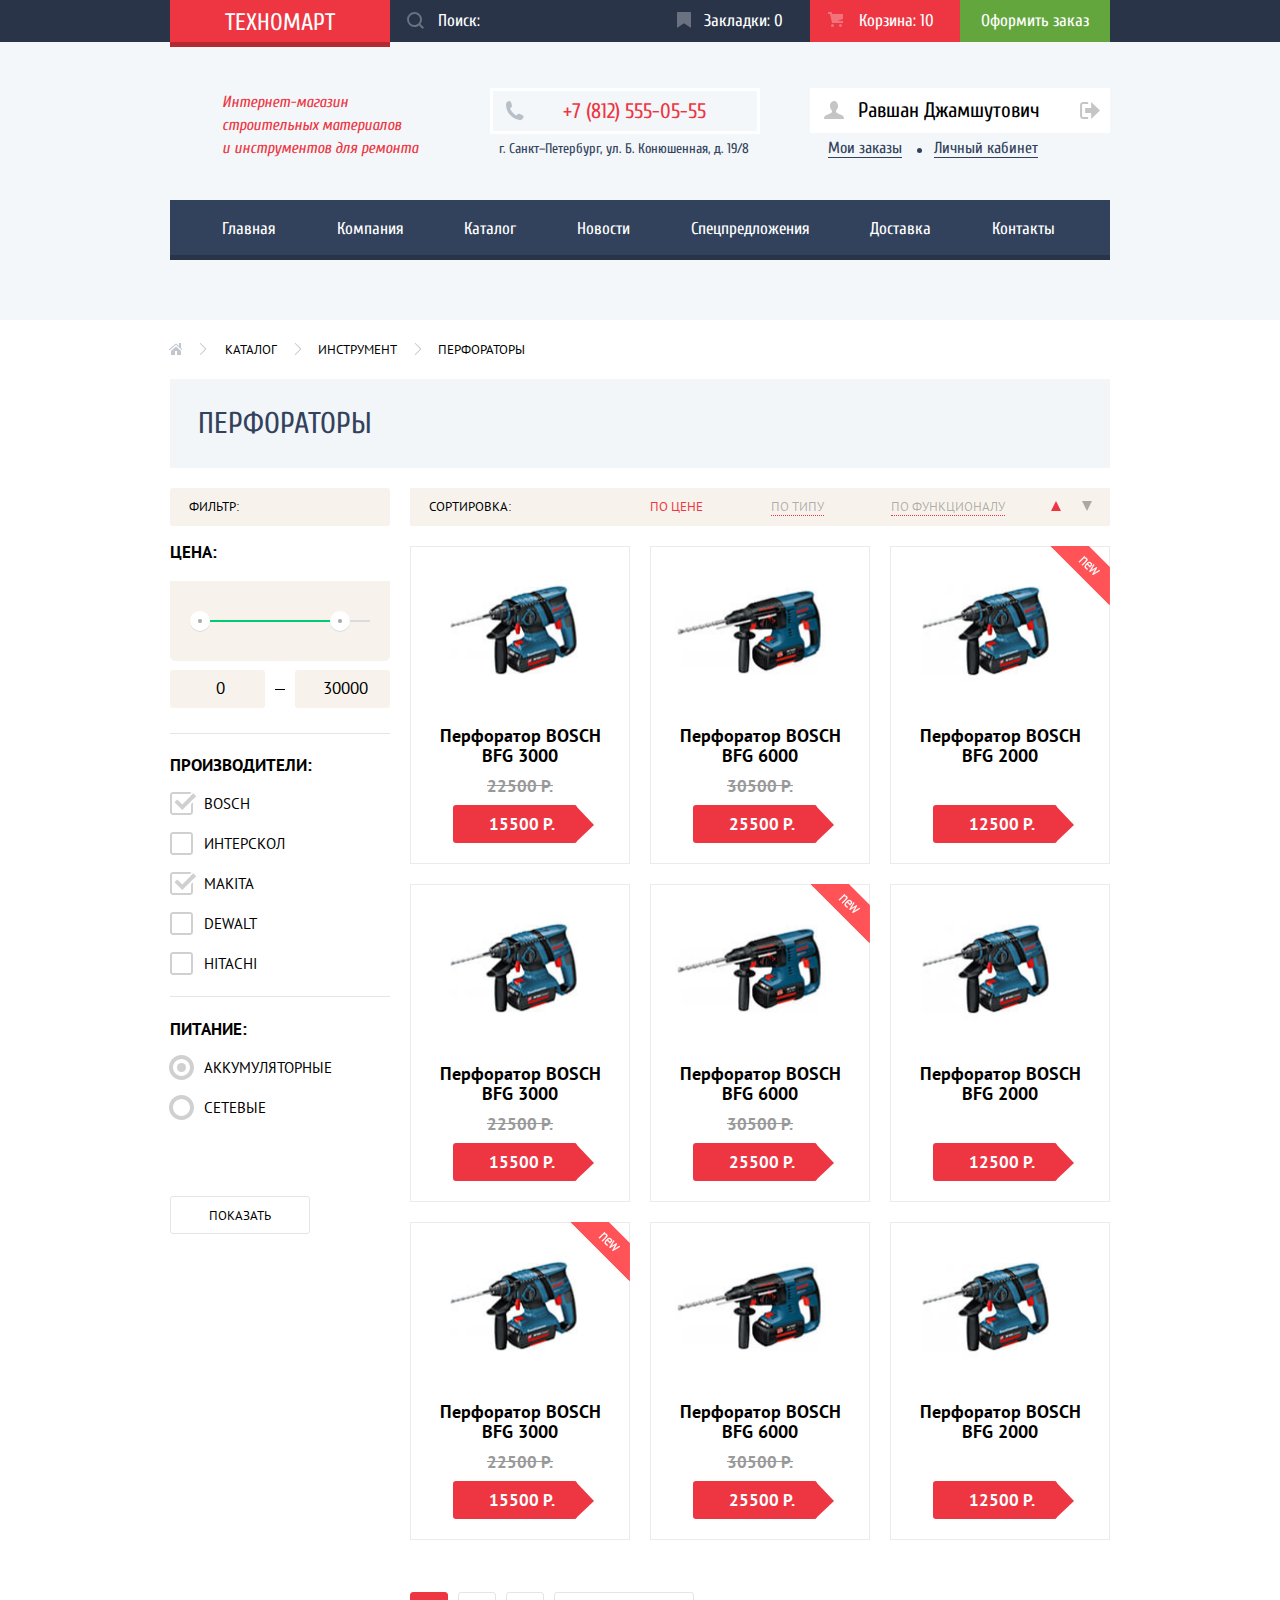
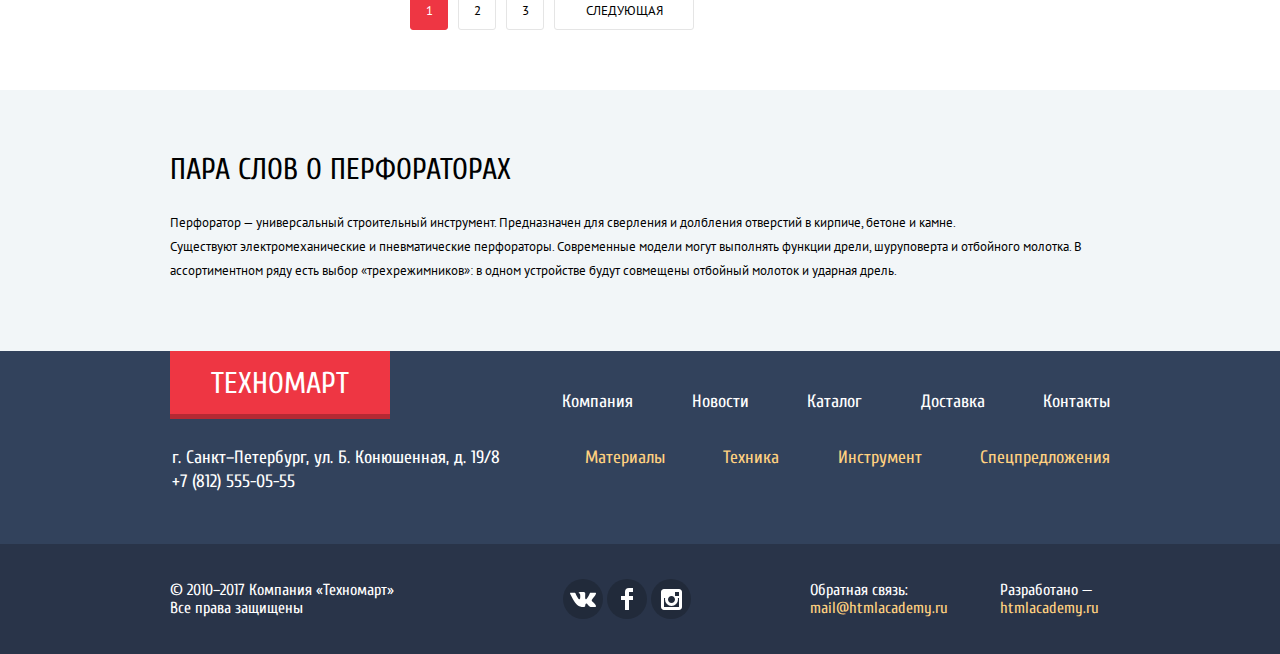
==== commit f5c2bb21: "Сверстал попап добавления в корзину" ====
--- a/catalog.html
+++ b/catalog.html
@@ -427,8 +427,8 @@
       <b class="successfull-added">Товар добавлен в корзину!</b>
     </div>
     <div class="modal-btn">
-      <a class="btn checkout-btn" href="#">Оформить заказ</a>
-      <a class="btn continue-shopping-btn" href="#">Продолжить покупки</a>
+      <a class="checkout-btn" href="#">Оформить заказ</a>
+      <a class="continue-shopping-btn" href="#">Продолжить покупки</a>
     </div>
     <button class="modal-close"></button>
   </section>
--- a/css/style.css
+++ b/css/style.css
@@ -53,6 +53,7 @@
 
   padding: 11px 10px 9px;
 
+  cursor: pointer;
   text-align: center;
   white-space: nowrap;
   text-transform: uppercase;
@@ -1563,47 +1564,6 @@
   text-decoration: none;
 
   color: #ee3643;
-}
-
-.feedback {
-  border-top: 7px solid #ff5357;
-  background-color: #fff;
-  box-shadow: 0 10px 40px 0 rgba(41, 52, 73, .9);
-
-  font-size: 18px;
-  line-height: 18px;
-}
-
-.feedback input, .feedback textarea {
-  border: 2px solid #dee3e4;
-  background-color: #fff;
-
-  font-family: 'PT Sans', Arial, sans-serif;
-  font-size: 13px;
-  line-height: 18px;
-}
-
-.feedback input:hover {
-  border: 2px solid #b5b5b5;
-}
-
-.feedback input:focus, .feedback textarea:focus {
-  border: 2px solid #ee3643;
-  outline: none;
-}
-
-.three-quarters-width {
-  background-color: #f4f4f4;
-}
-
-.modal-close-btn {
-  background-color: transparent;
-  background-image: url('../img/icon-close.svg');
-  background-repeat: no-repeat;
-}
-
-.modal-map {
-  box-shadow: 0 0 40px 0 rgba(41, 52, 73, .5);
 }
 
 .catalog-page main {
@@ -2093,8 +2053,10 @@
 .pagination-list {
   display: flex;
   flex-wrap: wrap;
+
   margin: 0;
   padding: 0;
+
   list-style: none;
 }
 
@@ -2107,11 +2069,13 @@
 }
 
 .pagination-list a {
-  border-radius: 3px;
   display: block;
+
   padding: 9px 14px 9px 15px;
+
   color: #000;
   border: 1px solid #e5e5e5;
+  border-radius: 3px;
   background-color: #fff;
 }
 
@@ -2159,7 +2123,150 @@
   margin: 0;
 }
 
+.modal {
+  position: fixed;
+}
+
+.feedback {
+  z-index: 20;
+  bottom: 200px;
+  left: 50%;
+
+  display: none;
+
+  width: 620px;
+  margin-left: -310px;
+}
+
+.modal-wrapper {
+  position: relative;
+}
+
+.modal-close {
+  position: absolute;
+  top: 16px;
+  right: 9px;
+
+  width: 21px;
+  height: 21px;
+
+  cursor: pointer;
+
+  border: none;
+  background-color: transparent;
+  background-image: url('../img/icon-close.svg');
+  background-repeat: no-repeat;
+}
+
+.feedback-form {
+  border-top: 7px solid #ff5357;
+  background-color: #fff;
+  box-shadow: 0 10px 40px 0 rgba(41, 52, 73, .9);
+
+  font-family: 'Cuprum', Arial, sans-serif;
+  font-size: 18px;
+  line-height: 18px;
+}
+
+.feedback-content {
+  padding: 47px 80px 37px;
+}
+
+.name-and-email-entry-field {
+  display: flex;
+  flex-wrap: wrap;
+  justify-content: space-between;
+
+  margin-bottom: 21px;
+}
+
+.name-entry-field, .email-entry-field, .multi-line-comment-entry-field {
+  display: flex;
+  flex-direction: column;
+}
+
+.feedback label {
+  margin-bottom: 9px;
+}
+
+.feedback input, .feedback textarea {
+  width: 220px;
+  padding: 8px 13px;
+
+  border: 2px solid #dee3e4;
+  border: 2px solid #dee3e4;
+  border-radius: 3px;
+  background-color: #fff;
+  background-color: #fff;
+
+  font-family: 'PT Sans', Arial, sans-serif;
+  font-family: 'PT Sans', Arial, sans-serif;
+  font-size: 13px;
+  font-size: 13px;
+  line-height: 18px;
+  line-height: 18px;
+}
+
+.feedback textarea {
+  width: 460px;
+  height: 114px;
+}
+
+.form-submission-field {
+  padding: 37px 80px;
+
+  background-color: #f4f4f4;
+}
+
+.form-submission-field button {
+  width: 100%;
+
+  border: none;
+}
+
+.feedback input:hover, .feedback textarea:hover {
+  border: 2px solid #b5b5b5;
+}
+
+.feedback input:focus, .feedback textarea:focus {
+  border: 2px solid #ee3643;
+  outline: none;
+}
+
+.modal-map {
+  top: 50%;
+  bottom: 357px;
+  left: 50%;
+
+  display: none;
+
+  width: 940px;
+  height: 446px;
+  margin-top: -140px;
+  margin-left: -470px;
+
+  box-shadow: 0 0 40px 0 rgba(41, 52, 73, .5);
+}
+
+.modal-map p {
+  margin: 0;
+}
+
+.modal-map .modal-close, .goods-in-the-cart .modal-close {
+  top: 9px;
+  right: 9px;
+}
+
 .goods-in-the-cart {
+  top: 50%;
+  left: 50%;
+
+  display: none;
+
+  width: 620px;
+  margin-top: -140px;
+  margin-left: -310px;
+
   border-top: 7px solid #ff5357;
   background-color: #fff;
   box-shadow: 0 10px 40px 0 rgba(41, 52, 73, .5);
@@ -2169,7 +2276,18 @@
   line-height: 18px;
 }
 
+.goods-in-the-cart-content {
+  padding-top: 65px;
+  padding-right: 10px;
+  padding-bottom: 68px;
+  padding-left: 180px;
+
+  background: url('../img/added.svg') no-repeat 15% 50%;
+}
+
 .successfull-added {
+  position: relative;
+
   font-family: 'Cuprum', Arial, sans-serif;
   font-size: 30px;
   font-weight: normal;
@@ -2177,10 +2295,40 @@
 }
 
 .modal-btn {
+  display: flex;
+  justify-content: space-between;
+
+  padding-top: 37px;
+  padding-right: 80px;
+  padding-bottom: 37px;
+  padding-left: 80px;
+
   background-color: #f1f1f1;
 }
 
-.continue-shopping-btn {
+.modal-btn a {
+  display: block;
+
+  width: 220px;
+  padding: 11px 0 9px;
+
+  cursor: pointer;
+  text-align: center;
+  white-space: nowrap;
+  text-transform: uppercase;
+  word-break: normal;
+
+  color: #fff;
+  border-radius: 3px;
+  background-color: #ee3643;
+
+  font-family: 'Cuprum', Arial, sans-serif;
+  font-size: 14px;
+  font-weight: normal;
+  line-height: 18px;
+}
+
+.modal-btn .continue-shopping-btn {
   color: #000;
   background-color: #fff;
 }
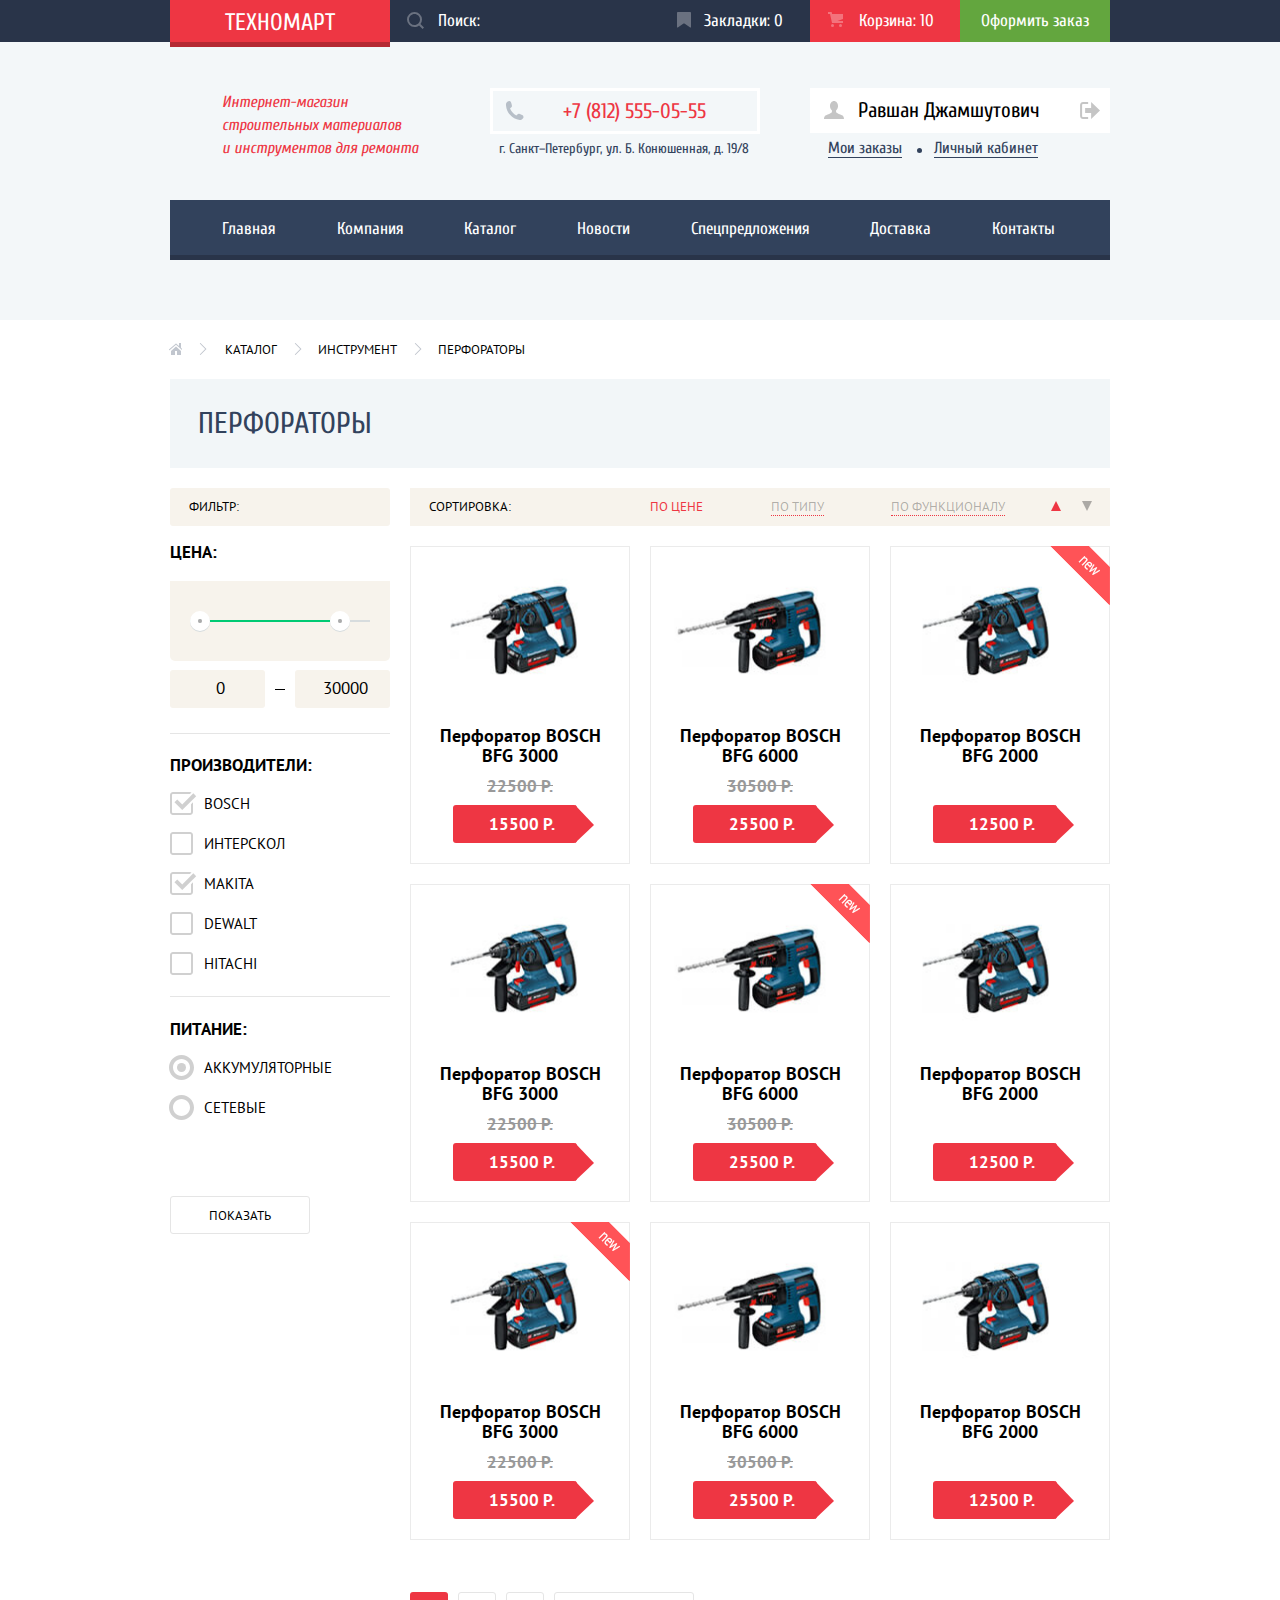
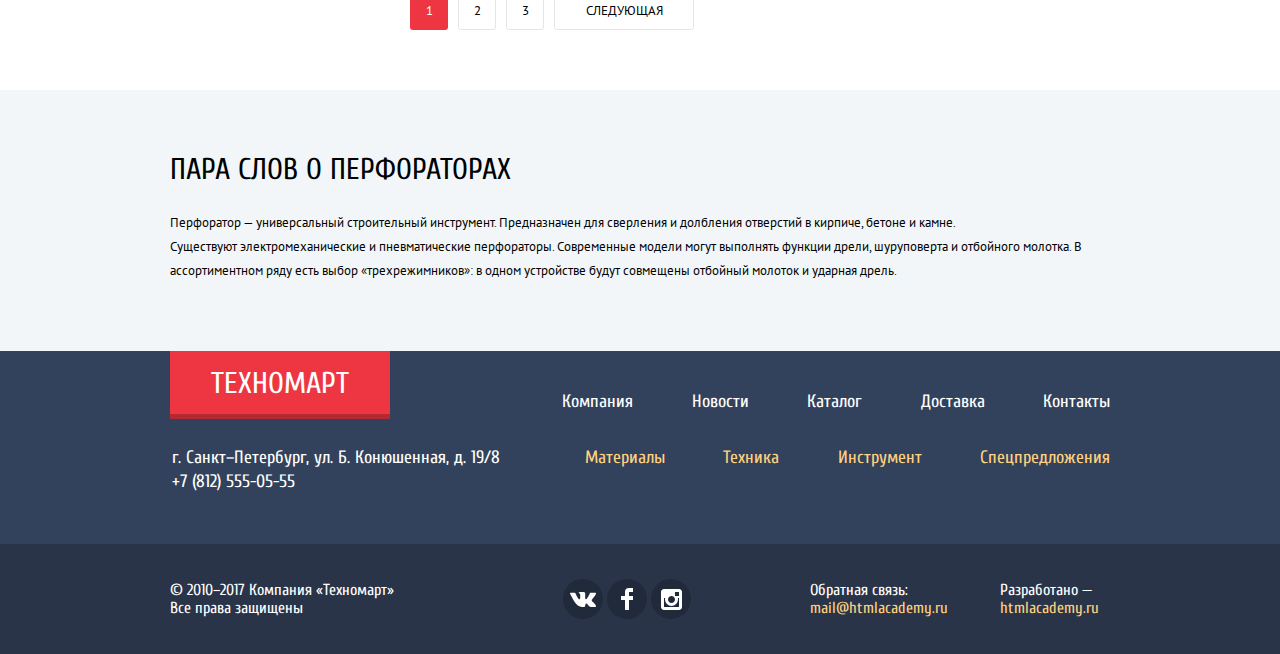
==== commit 16e622e2: "Поправил js код проекта" ====
--- a/catalog.html
+++ b/catalog.html
@@ -4,7 +4,8 @@
 <head>
   <meta charset="utf-8">
   <title>Техномарт &mdash; Каталог</title>
-  <link href="https://fonts.googleapis.com/css?family=Cuprum:400,400i,700,700i|PT+Sans:400,700&amp;subset=cyrillic" rel="stylesheet">
+  <link href="https://fonts.googleapis.com/css?family=Cuprum:400,400i,700,700i&amp;subset=cyrillic" rel="stylesheet">
+  <link href="https://fonts.googleapis.com/css?family=PT+Sans:400,700&amp;subset=cyrillic" rel="stylesheet">
   <link href="css/normalize.css" rel="stylesheet">
   <link href="css/style.css" rel="stylesheet">
 </head>
@@ -422,16 +423,18 @@
   </footer>
 
   <section class="modal goods-in-the-cart">
-    <div class="goods-in-the-cart-content">
-      <h2 class="visually-hidden">Добавление товара в корзину</h2>
-      <b class="successfull-added">Товар добавлен в корзину!</b>
-    </div>
-    <div class="modal-btn">
-      <a class="checkout-btn" href="#">Оформить заказ</a>
-      <a class="continue-shopping-btn" href="#">Продолжить покупки</a>
-    </div>
-    <button class="modal-close"></button>
-  </section>
+  <div class="goods-in-the-cart-content">
+    <h2 class="visually-hidden">Добавление товара в корзину</h2>
+    <b class="successfull-added">Товар добавлен в корзину!</b>
+  </div>
+  <div class="modal-btn">
+    <a class="btn purchases-btn checkout-btn" href="#">Оформить заказ</a>
+    <a class="purchases-btn continue-shopping-btn" href="#">Продолжить покупки</a>
+  </div>
+  <button class="modal-close"></button>
+</section>
+
+  <script src="js/script.js"></script>
 
 </body>
 
--- a/css/style.css
+++ b/css/style.css
@@ -28,7 +28,7 @@
   position: absolute;
 
   overflow: hidden;
-  clip: rect(0 0 0 0);
+  clip: rect(0, 0, 0, 0);
 
   width: 1px;
   height: 1px;
@@ -644,7 +644,7 @@
 
 .fabric .flag {
   position: absolute;
-  z-index: 20;
+  z-index: 1;
   top: 0;
   right: 0;
 
@@ -676,7 +676,7 @@
   color: #fff;
 
   font-size: 24px;
-  font-style: bold;
+  font-weight: bold;
   line-height: 30px;
 }
 
@@ -808,7 +808,7 @@
 
   cursor: pointer;
 
-  border: 2px solid #fff;
+  border: 2px solid #fefefe;
   border-radius: 50%;
   background-color: #fff;
 }
@@ -1123,7 +1123,7 @@
   margin: 0;
   padding: 0;
 
-  list-style: 0;
+  list-style: none;
 }
 
 .brand-name-list .brand-name-item {
@@ -2085,7 +2085,7 @@
 
 .pagination-item-current a {
   color: #fff;
-  border: 1px solid #ee3643;
+  border: 1px solid transparent;
   background-color: #ee3643;
 }
 
@@ -2123,27 +2123,61 @@
   margin: 0;
 }
 
+@keyframes bounce {
+  0% {
+    transform: translateY(-2000px);
+  }
+  70% {
+    transform: translateY(30px);
+  }
+  90% {
+    transform: translateY(-10px);
+  }
+  100% {
+    transform: translateY(0);
+  }
+}
+
+@keyframes shake {
+  0%, 100% {
+    transform: translateX(0);
+  }
+  10%, 30%, 50%, 70%, 90% {
+    transform: translateX(-10px);
+  }
+  20%, 40%, 60%, 80% {
+    transform: translateX(10px);
+  }
+}
+
 .modal {
   position: fixed;
+
+  display: none;
+}
+
+.modal-show {
+  display: block;
+
+  animation: bounce 0.6s;
+}
+
+.modal-error {
+  animation: shake 0.6s;
 }
 
 .feedback {
-  z-index: 20;
+  z-index: 100;
   bottom: 200px;
   left: 50%;
 
-  display: none;
-
   width: 620px;
   margin-left: -310px;
 }
 
-.modal-wrapper {
-  position: relative;
-}
-
 .modal-close {
   position: absolute;
+  z-index: 100;
   top: 16px;
   right: 9px;
 
@@ -2234,11 +2268,10 @@
 }
 
 .modal-map {
+  z-index: 100;
   top: 50%;
   bottom: 357px;
   left: 50%;
-
-  display: none;
 
   width: 940px;
   height: 446px;
@@ -2249,7 +2282,19 @@
 }
 
 .modal-map p {
-  margin: 0;
+  position: absolute;
+  z-index: 25;
+  top: 0;
+  left: 0;
+
+  margin: 0;
+}
+
+.modal-map iframe {
+  position: relative;
+  z-index: 50;
+
+  border: none;
 }
 
 .modal-map .modal-close, .goods-in-the-cart .modal-close {
@@ -2258,10 +2303,9 @@
 }
 
 .goods-in-the-cart {
+  z-index: 100;
   top: 50%;
   left: 50%;
-
-  display: none;
 
   width: 620px;
   margin-top: -140px;
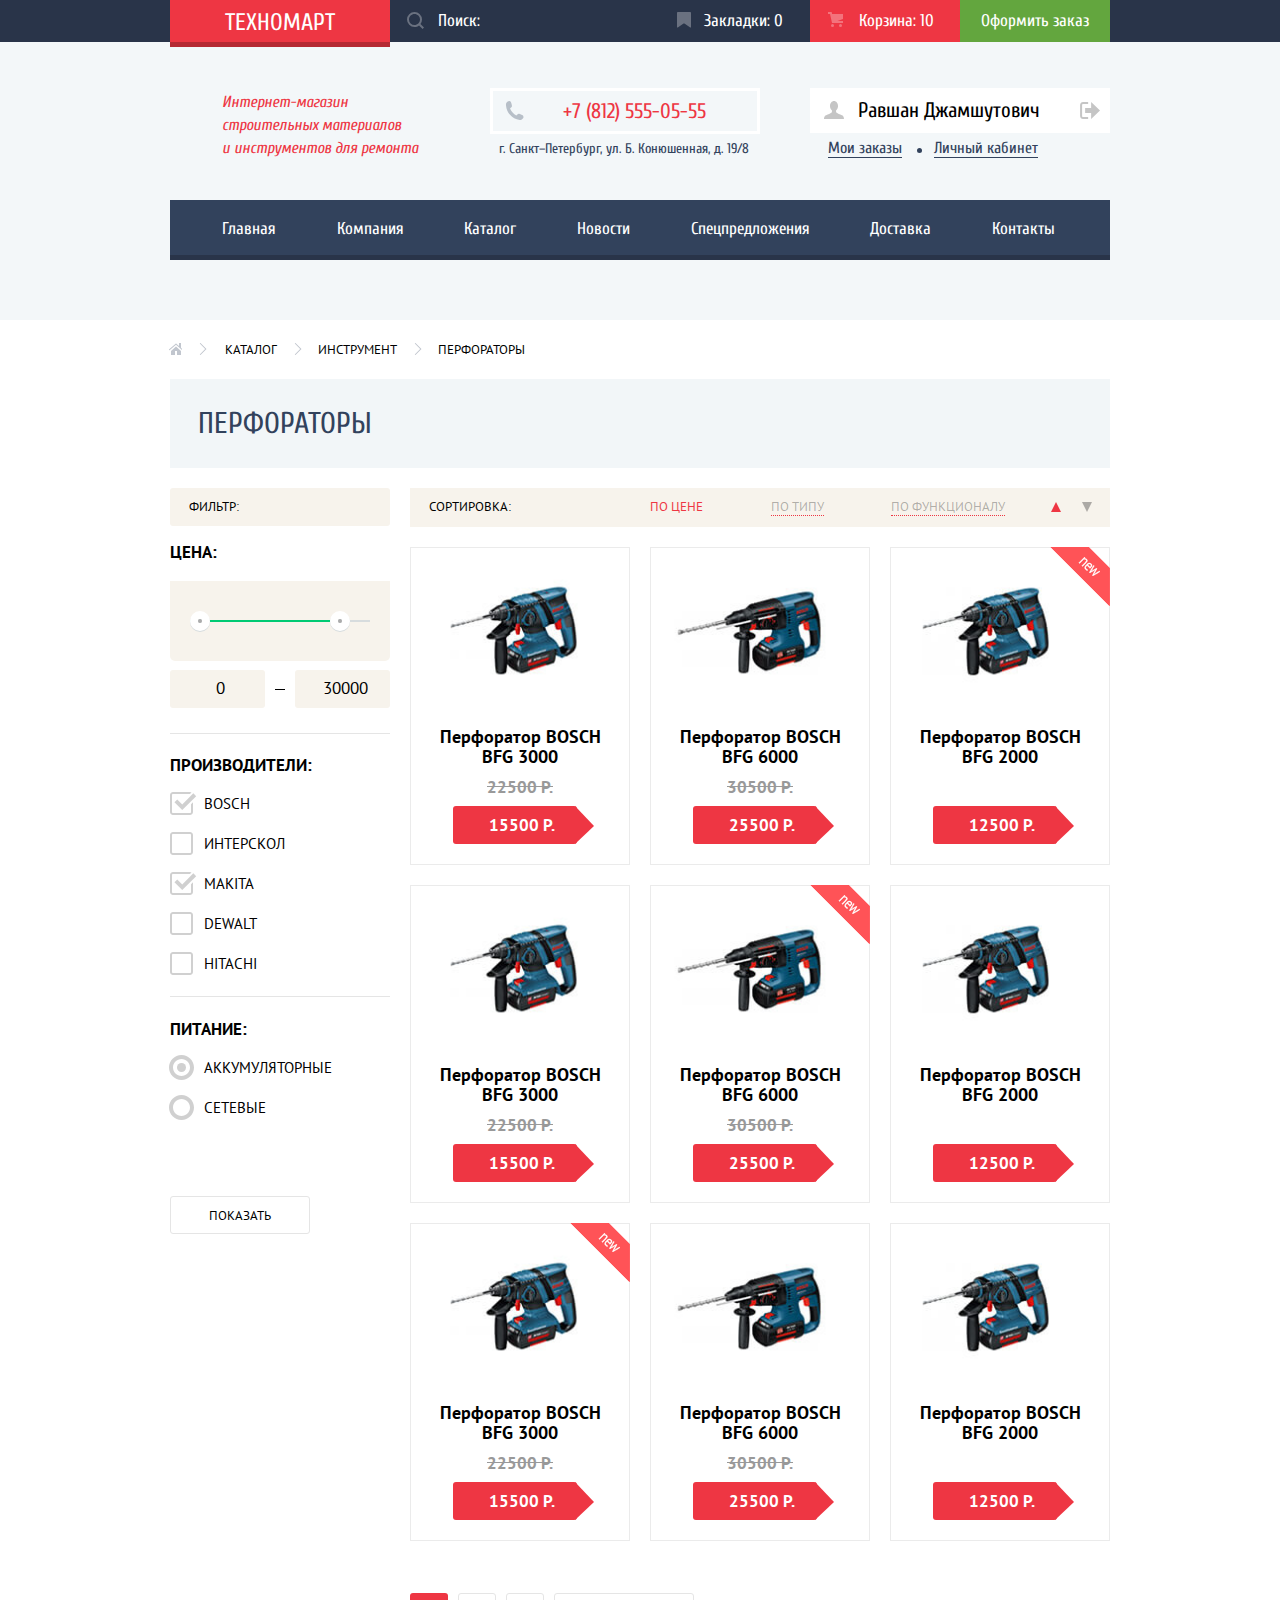
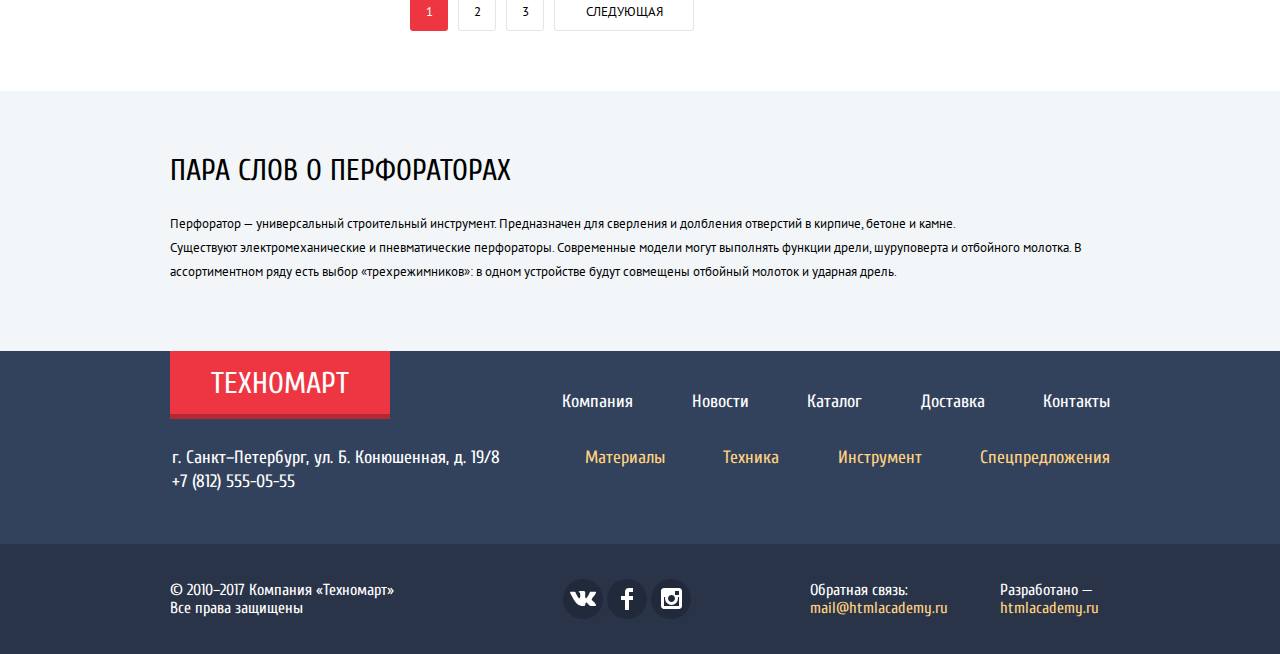
==== commit 0382edc1: "Минифицировал стили и скрипт. Подключил к проекту." ====
--- a/catalog.html
+++ b/catalog.html
@@ -7,7 +7,7 @@
   <link href="https://fonts.googleapis.com/css?family=Cuprum:400,400i,700,700i&amp;subset=cyrillic" rel="stylesheet">
   <link href="https://fonts.googleapis.com/css?family=PT+Sans:400,700&amp;subset=cyrillic" rel="stylesheet">
   <link href="css/normalize.css" rel="stylesheet">
-  <link href="css/style.css" rel="stylesheet">
+  <link href="css/style.min.css" rel="stylesheet">
 </head>
 
 <body class="catalog-page">
@@ -434,7 +434,7 @@
   <button class="modal-close"></button>
 </section>
 
-  <script src="js/script.js"></script>
+  <script src="js/script.min.js"></script>
 
 </body>
 
--- a/css/style.min.css
+++ b/css/style.min.css
@@ -0,0 +1 @@
+html{-webkit-box-sizing:border-box;box-sizing:border-box}*,::after,::before{-webkit-box-sizing:inherit;box-sizing:inherit}body{margin:0;padding:0;color:#000;background-color:#fff;font-family:'Cuprum',Arial,sans-serif;font-size:17px;font-weight:400;line-height:18px}a{text-decoration:none}img{max-width:100%;height:auto}.visually-hidden:not(:focus):not(:active),input[type='checkbox'].visually-hidden,input[type='radio'].visually-hidden{position:absolute;overflow:hidden;clip:rect(0,0,0,0);width:1px;height:1px;margin:-1px;padding:0;white-space:nowrap;border:0;-webkit-clip-path:inset(100%);clip-path:inset(100%)}.container{width:960px;margin:0 auto;padding:0 10px}.btn{display:block;padding:11px 10px 9px;cursor:pointer;text-align:center;white-space:nowrap;text-transform:uppercase;word-break:normal;color:#fff;border-radius:3px;background-color:#ee3643;font-family:'Cuprum',Arial,sans-serif;font-size:14px;font-weight:400;line-height:18px}.btn:hover{background-color:#ca2c37}.btn:active{background-color:#ba2732}.main-header{margin-bottom:59px;background-color:#f3f7f9}.catalog-page .main-header{margin-bottom:21px}.main-header>.container{padding-bottom:60px}.main-header .main-header-top{margin-bottom:46px;background-color:#293449}.main-header-top .container{display:-webkit-box;display:-ms-flexbox;display:flex;-webkit-box-align:center;align-items:center;-ms-flex-align:center;-ms-flex-wrap:wrap;flex-wrap:wrap}.logo{display:block;width:220px;text-align:center;vertical-align:middle;white-space:nowrap;text-transform:uppercase;word-break:normal;color:#fff;background-color:#ee3643;-webkit-box-shadow:0 5px 0 0 #b52933;box-shadow:0 5px 0 0 #b52933;font-family:'Cuprum',Arial,sans-serif;font-weight:400}.logo:hover{background-color:#ca2c37;-webkit-box-shadow:0 5px 0 0 #9a212a;box-shadow:0 5px 0 0 #9a212a}.logo:active{background-color:#ba2732;-webkit-box-shadow:0 5px 0 0 #8e1e26;box-shadow:0 5px 0 0 #8e1e26}.main-header .logo{padding:11px 10px 7px;font-size:24px;line-height:24px}.main-header form{position:relative}input[type='search']{width:270px;padding:12px;padding-left:48px;border:none;background-color:transparent;font-size:17px;line-height:18px}input[type='search']:hover{background-color:#212a3a}input[type='search']:focus{background-color:#fff}input[type='search']::-webkit-input-placeholder{opacity:1;color:#fff;font-family:Cuprum,Arial,sans-serif;font-size:17px;line-height:18px}input[type='search']:-ms-input-placeholder{opacity:1;color:#fff;font-family:Cuprum,Arial,sans-serif;font-size:17px;line-height:18px}input[type='search']::-ms-input-placeholder{opacity:1;color:#fff;font-family:Cuprum,Arial,sans-serif;font-size:17px;line-height:18px}input[type='search']::placeholder{opacity:1;color:#fff;font-family:Cuprum,Arial,sans-serif;font-size:17px;line-height:18px}input[type='search']:focus::-webkit-input-placeholder{color:#000}input[type='search']:focus:-ms-input-placeholder{color:#000}input[type='search']:focus::-ms-input-placeholder{color:#000}input[type='search']:focus::placeholder{color:#000}input[type='search']::-webkit-input-placeholder{opacity:1;color:#fff;font-family:Cuprum,Arial,sans-serif;font-size:17px;line-height:18px}input[type='search']:-ms-input-placeholder{opacity:1;color:#fff;font-family:Cuprum,Arial,sans-serif;font-size:17px;line-height:18px}input[type='search']:focus::-webkit-input-placeholder{color:#000}input[type='search']:focus:-ms-input-placeholder{color:#000}.search-button{position:absolute;top:12px;left:17px;padding:0;cursor:pointer;border:none;background-color:transparent}.search-button svg{opacity:.3;fill:#fff}input[type='search']:hover+.search-button svg{opacity:1}input[type='search']:focus+.search-button svg{opacity:1;fill:#ee3643}.main-header-bookmarks,.main-header-basket,.main-header-сheckout{display:block;width:150px;padding:12px;vertical-align:middle;color:#fff}.main-header-bookmarks{position:relative;padding-left:44px}.main-header-bookmarks::before{position:absolute;left:17px;width:14px;height:16px;content:'';opacity:.3;background-image:url(../img/icon-bookmark.svg);background-repeat:no-repeat;background-position:0 0}.main-header-bookmarks:hover::before{opacity:1}.main-header-bookmarks:active::before{opacity:.5}.main-header-basket{position:relative;padding-left:49px}.main-header-basket::before{position:absolute;left:18px;width:15px;height:15px;content:'';opacity:.3;background-image:url(../img/icon-cart.svg);background-repeat:no-repeat;background-position:0 0}.main-header-basket:hover::before{opacity:1}.main-header-basket:active::before{opacity:.5}.catalog-page .main-header-basket{background-color:#ee3643}.main-header-сheckout{text-align:center;background-color:#63a63e}.main-header-bookmarks:hover,.main-header-basket:hover{background-color:#212a3a}.catalog-page .main-header-basket:hover{background-color:#ee3643}.main-header-сheckout:hover{background-color:#5fbb2d}.main-header-bookmarks:active,.main-header-basket:active{color:rgba(255,255,255,.6);background-color:#161d29}.catalog-page .main-header-basket:active{color:rgba(255,255,255,.6)}.main-header-сheckout:active{color:rgba(255,255,255,.6);background-color:#518534}.main-header-middle{display:-webkit-box;display:-ms-flexbox;display:flex;-webkit-box-align:start;align-items:flex-start;align-items:flex-start;-ms-flex-align:start;-webkit-box-pack:justify;-ms-flex-pack:justify;justify-content:space-between;padding-bottom:36px}.main-header h1{width:300px;margin:0;margin-right:20px;padding-top:3px;padding-left:52px;white-space:pre-line;color:#ee3643;font-size:16px;font-weight:400;font-style:italic;line-height:23px}.main-header-contacts{width:300px;margin-right:20px}.main-header-contacts-tel{position:relative;display:block;width:270px;padding:10px 0 9px 70px;color:#ee3643;border:3px solid #fff;font-size:21px;line-height:21px}.main-header-contacts-tel::before{position:absolute;top:10px;left:12px;width:19px;height:19px;content:'';background-image:url(../img/icon-phone.svg);background-repeat:no-repeat;background-position:0 0}.main-header-contacts .main-header-contacts-address{margin:0;padding:3px 9px;color:#32425c;font-size:14px;line-height:24px}.main-header-login-form{display:-webkit-box;display:-ms-flexbox;display:flex;-webkit-box-pack:end;-ms-flex-pack:end;justify-content:flex-end;margin:0;padding:0;list-style:none;width:300px}.user-authorization{width:300px}.main-header-login-form{width:300px}.main-header-login-form a{display:inline-block;padding:12px 24px;vertical-align:middle;white-space:nowrap;text-transform:none;word-break:normal;color:#000;background-color:#fff;font-size:21px;line-height:21px}.main-header-login-form .sing-in-btn{position:relative;margin-right:11px;padding-left:48px}.sing-in-btn-icon{position:absolute;top:14px;left:14px;width:20px;height:17px;fill:#c5c5c5}.sing-in-btn:hover path{fill:#32425c}.sing-in-btn:active path{fill:#c5c5c5}.user-authorization-info{position:relative;margin-bottom:6px}.user-authorization .user-name{display:block;padding:12px 48px;white-space:nowrap;text-transform:none;word-break:normal;color:#000;background-color:#fff;font-size:21px;line-height:21px}.user-name svg{position:absolute;top:13px;left:14px;fill:#c5c5c5}.sing-out svg{position:absolute;top:14px;right:10px;fill:#c5c5c5}.sing-out:hover svg{fill:#32425c}.user-name:hover svg{fill:#32425c}.user-authorization-info:active svg{fill:#c5c5c5}.user-authorization-links{position:relative}.user-authorization-links a{display:inline-block;vertical-align:middle;text-decoration:none;color:#32425c;border-bottom:1px solid #32425c;font-size:16px;line-height:18px}.user-authorization-links .user-purchases{margin:0 18px}.user-purchases::after{position:absolute;top:9px;width:5px;height:5px;margin-right:14px;margin-left:15px;content:'';border-radius:50%;background-color:#32425c}.user-authorization-links .user-personal-account{margin:0 10px}.main-header-login-form a:hover{color:#ee3643;background-color:#fff}.user-authorization-links a:hover{color:#ee3643;background-color:transparent}.main-header-login-form a:active,.user-authorization-info a:active{color:rgba(0,0,0,.3)}.user-authorization-links a:active{color:rgba(0,0,0,.3)}.user-authorization-info .user-name{color:#000;background-color:#fff;font-size:21px;line-height:21px}.user-authorization-links a:hover{color:#ee3643}.user-authorization-info .user-name:active,.user-authorization-links a:active{color:rgba(0,0,0,.3)}.main-navigation{background-color:#32425c;-webkit-box-shadow:inset 0 -5px 0 0 #293449;box-shadow:inset 0 -5px 0 0 #293449}.site-navigation{display:-webkit-box;display:-ms-flexbox;display:flex;-ms-flex-wrap:wrap;flex-wrap:wrap;-webkit-box-pack:justify;-ms-flex-pack:justify;justify-content:space-between;margin:0;padding:0 25px 0 22px;list-style:none}.site-navigation li{white-space:nowrap}.main-navigation a{display:block;padding:20px 30px 23px;vertical-align:middle;color:#fff;background-color:#32425c;-webkit-box-shadow:inset 0 -5px 0 0 #293449;box-shadow:inset 0 -5px 0 0 #293449;font-size:17px;line-height:17px}.main-navigation a:hover{background-color:#293449}.main-navigation a:active{color:rgba(255,255,255,.5);background-color:#1d2739}.goods-and-services{margin-bottom:53px}.goods-and-services .goods{display:-webkit-box;display:-ms-flexbox;display:flex;-webkit-box-pack:justify;-ms-flex-pack:justify;justify-content:space-between;margin-bottom:20px}.goods-and-services-item{display:-webkit-box;display:-ms-flexbox;display:flex;-webkit-box-align:start;align-items:flex-start;-ms-flex-align:start;-webkit-box-orient:vertical;-webkit-box-direction:normal;-ms-flex-direction:column;flex-direction:column;-webkit-box-pack:justify;-ms-flex-pack:justify;justify-content:space-between;width:300px;min-height:123px;padding:21px 22px;padding-right:110px;background-repeat:no-repeat}.goods .fabric{position:relative;background-color:#ffbf47;background-image:url(../img/icon-1.svg);background-position:213px 31px}.fabric .flag{position:absolute;z-index:1;top:0;right:0;overflow:hidden;width:60px;height:60px}.flag-new{background:url(../img/new-flag.png) no-repeat 0 0}.goods .instrument{background-color:#3bbce3;background-image:url(../img/icon-2.svg);background-position:197px 33px}.goods .equipment{background-color:#dc91d8;background-image:url(../img/icon-3.svg);background-position:191px 31px}.goods-and-services-item h3{margin:0;color:#fff;font-size:24px;font-weight:700;line-height:30px}.goods-and-services-item a{width:135px;margin-bottom:1px;padding:11px 0 9px;text-align:center;text-transform:uppercase;color:#fff;border-radius:3px;background-color:rgba(0,0,0,.1);font-size:14px;line-height:18px}.fabric a,.instrument a{margin-left:3px}.goods-and-services-item a:hover{background-color:rgba(0,0,0,.2)}.goods-and-services-item a:active{background-color:rgba(0,0,0,.3)}.slider-list{margin:0;padding:0;list-style:none}.slider-and-services{display:-webkit-box;display:-ms-flexbox;display:flex;-webkit-box-pack:justify;-ms-flex-pack:justify;justify-content:space-between}.goods-and-services-item{width:300px}.goods-and-services .discounts{margin-bottom:20px;background-color:#8ed78f;background-image:url(../img/icon-4.svg);background-position:196px 26px}.goods-and-services .delivery{background-color:#ffc047;background-image:url(../img/icon-5.svg);background-position:191px 32px}.services a{margin-left:1px}.slider{position:relative;width:620px;background-color:#f4f8f9}.slider-item{display:none;height:266px;padding:24px}.slider-item h3{max-width:570px;margin:0;margin-bottom:1px;text-transform:uppercase;color:#fff;font-size:36px;font-weight:700;line-height:36px}.slider-item b{display:block;max-width:400px;margin:0;margin-bottom:122px;color:#fff;font-size:18px;font-weight:400;line-height:24px}.slide-button{width:196px;margin-left:2px}.slider-controls{position:absolute;z-index:10;bottom:32px;left:295px;text-align:center}.slider-controls label{display:inline-block;width:10px;height:10px;margin-right:6px;cursor:pointer;vertical-align:middle;border:2px solid #fefefe;border-radius:50%;background-color:#fff}.punchers-radio:checked~.slider-list .slider-item-punchers,.drills-radio:checked~.slider-list .slider-item-drills{display:block}.punchers-radio:checked~.slider-controls .slider-controls-punchers,.drills-radio:checked~.slider-controls .slider-controls-drills{background-color:#ee3643}.slider .slider-item-drills{background-color:#684c3e;background-image:url(../img/slider-item-1.jpg);background-repeat:no-repeat}.slider .slider-item-punchers{background-color:#917f6d;background-image:url(../img/slider-item-2.jpg);background-repeat:no-repeat}.slider-switch{position:absolute;top:115px;width:22px;height:40px;cursor:pointer}.slider-switch-previous{left:25px;background-image:url(../img/icon-left.svg)}.slider-switch-next{right:20px;background-image:url(../img/icon-right.svg)}.popular{margin-bottom:65px}.popular-header{display:-webkit-box;display:-ms-flexbox;display:flex;-webkit-box-align:center;align-items:center;-ms-flex-align:center;-webkit-box-pack:justify;-ms-flex-pack:justify;justify-content:space-between;margin-bottom:20px;padding:25px 24px 26px 29px;background-color:#f9f5f0}.popular-header h2{margin:0;text-transform:uppercase;color:#32425c;font-size:30px;font-weight:400;line-height:30px}.popular-header:last-of-type h2{margin-bottom:-1px;margin-left:-3px}.popular-header a{width:253px}.catalog-items{display:-webkit-box;display:-ms-flexbox;display:flex;-ms-flex-wrap:wrap;flex-wrap:wrap;-webkit-box-pack:start;-ms-flex-pack:start;justify-content:flex-start;margin:0;padding:0;list-style:none;font-family:'PT Sans',Arial,sans-serif}.goods .catalog-items{margin-bottom:32px}.catalog-item{position:relative;display:-webkit-box;display:-ms-flexbox;display:flex;-webkit-box-align:center;align-items:center;-ms-flex-align:center;-webkit-box-orient:vertical;-webkit-box-direction:normal;-ms-flex-direction:column;flex-direction:column;-webkit-box-pack:start;-ms-flex-pack:start;justify-content:flex-start;width:220px;min-height:318px;margin-right:20px;margin-bottom:20px;padding:0 20px 20px;text-align:center;border:1px solid #ebebeb;font-weight:700;line-height:20px}.popular-goods .catalog-item:nth-child(4n){margin-right:0}.goods .catalog-item:nth-child(3n){margin-right:0}.catalog-item .flag{position:absolute;z-index:20;top:-1px;right:-1px;overflow:hidden;width:60px;height:60px}.catalog-item .actions{display:none;width:218px;height:88px;padding:43px 0;background-color:rgba(255,255,255,0.9)}.actions .buy,.actions .bookmark{display:block;width:134px;margin:0 auto;margin-bottom:12px;padding:8px 0 6px;text-decoration:none;text-transform:uppercase;color:#fff;border-radius:3px;background-color:#63a63e;font-family:"Cuprum",Arial,sans-serif;font-size:14px;font-weight:400;line-height:18px}.actions .buy{position:relative;padding:10px 0 6px 3px;color:#fff;background-color:#63a63e;-webkit-box-shadow:0 3px 0 0 #518534;box-shadow:0 3px 0 0 #518534}.actions .buy::before{position:absolute;top:10px;left:14px;width:15px;height:15px;content:'';opacity:.3;background:url(../img/icon-cart.svg) no-repeat 0 0}.actions .buy:hover{background-color:#5fbb2d}.actions .buy:active{background-color:#518534}.actions .bookmark{color:#32425c;border:3px solid #63a63e;background:#fff}.actions .bookmark:hover{border:3px solid #32425c}.actions .bookmark:active{color:rgba(50,66,92,.3);border:3px solid #cad3d7}.catalog-item .actions{display:none}.catalog-item:hover .actions{display:block}.catalog-item:hover .image{display:none}.catalog-item:hover .title{padding-top:80px}.catalog-item .image{width:218px;height:168px}.image img{max-width:100%}.catalog-item .title{min-height:40px;margin:0;margin-top:11px;margin-bottom:10px;text-transform:none;font-size:18px;line-height:20px}.catalog-item .discount{min-height:20px;margin-bottom:9px;text-decoration:line-through;color:#999;font-size:17px}.catalog-item .price{position:relative;-ms-flex-item-align:start;align-self:flex-start;width:124px;margin-top:auto;margin-left:22px;padding:9px 22px;cursor:pointer;text-align:right;color:#fff;border-radius:3px;background-color:#ee3643;font-size:17px}.catalog-item .price::before{position:absolute;right:-17px;bottom:0;width:0;height:0;content:'';border-top:20px solid transparent;border-bottom:18px solid transparent;border-left:19px solid #ee3643}.catalog-item:hover,.brand-name-item:hover{-webkit-box-shadow:0 10px 25px 0 rgba(41,52,73,.5);box-shadow:0 10px 25px 0 rgba(41,52,73,.5)}.popular-brand-name .brand-name-list{display:-webkit-box;display:-ms-flexbox;display:flex;-ms-flex-wrap:wrap;flex-wrap:wrap;-webkit-box-pack:justify;-ms-flex-pack:justify;justify-content:space-between;margin:0;padding:0;list-style:none}.brand-name-list .brand-name-item{display:-webkit-box;display:-ms-flexbox;display:flex;width:220px;height:145px;margin-right:20px;margin-bottom:20px;border:1px solid #ebebeb}.brand-name-item a{margin:auto}.brand-name-list .brand-name-item:nth-child(4n){margin-right:0}.brand-name-item:active{opacity:.3;-webkit-box-shadow:0 4px 10px 0 rgba(41,52,73,.5);box-shadow:0 4px 10px 0 rgba(41,52,73,.5)}.service{background-color:#f5f8fa}.service h2{margin:0;padding-top:66px;padding-bottom:26px;text-transform:uppercase;font-size:30px;font-weight:400;line-height:30px}.service .service-slogan{max-width:400px;margin:0;margin-bottom:69px}.page-content{margin:0;text-transform:none;font-family:'PT Sans',Arial,sans-serif;font-size:13px;font-weight:400;line-height:24px}.service-panel{display:-webkit-box;display:-ms-flexbox;display:flex}.services-list{position:relative;display:-webkit-box;display:-ms-flexbox;display:flex;-webkit-box-orient:vertical;-webkit-box-direction:normal;-ms-flex-direction:column;flex-direction:column}.services-list::after{position:absolute;top:-45px;right:0;width:10px;height:272px;content:'';background:url(../img/option-shadow.png) no-repeat}.service-item{width:240px;padding-top:13px;padding-bottom:17px;padding-left:22px;cursor:pointer;color:#fff;border-bottom:1px solid #4e637c;background-color:#32425c;font-family:'Cuprum',Arial,sans-serif;font-size:21px;font-weight:700;line-height:30px}.service-item:last-child{border-bottom:none}.service-item:hover{color:#fff;background-color:#293449}.delivery-radio:checked~.services-list .service-item-delivery,.guarantee-radio:checked~.services-list .service-item-guarantee,.credit-radio:checked~.services-list .service-item-credit{color:#32425c;background-color:#fff}.service-description{height:284px}.service-description-item{width:700px;min-height:284px;padding-left:80px}.service-description-item h3{margin:0;margin-bottom:23px;text-transform:uppercase;color:#32425c;font-size:36px;font-weight:400;line-height:36px}.service-delivery-description p{max-width:277px}.service-guarantee-description p{max-width:375px}.service-credit-description p{max-width:280px}.services-description-link{max-width:195px}.service-delivery-description{background-image:url(../img/option-item-1.png);background-repeat:no-repeat;background-position:231px 23px}.service-guarantee-description{background-image:url(../img/option-item-2.png);background-repeat:no-repeat;background-position:231px 23px}.service-credit-description{background-image:url(../img/option-item-3.png);background-repeat:no-repeat;background-position:231px 23px}.service-description-item{display:none}.delivery-radio:checked~.service-description .service-delivery-description,.guarantee-radio:checked~.service-description .service-guarantee-description,.credit-radio:checked~.service-description .service-credit-description{display:block}.about-us{margin-bottom:86px;padding-top:80px}.about-us .container{display:-webkit-box;display:-ms-flexbox;display:flex;-webkit-box-pack:justify;-ms-flex-pack:justify;justify-content:space-between}.about-us h2{margin:0;padding-bottom:25px;text-transform:uppercase;font-size:30px;font-weight:400;line-height:30px}.about-us-company .page-content:first-of-type{max-width:525px;margin-bottom:25px}.about-us-company .page-content:last-of-type{max-width:390px;line-height:23px}.about-us-company p:last-of-type{margin-bottom:22px}.transport-companies-list{margin:0;margin-bottom:16px;padding:0;list-style:none}.transport-companies-item{position:relative;padding-bottom:20px;padding-left:36px;font-size:18px;font-weight:400;line-height:20px}.transport-companies-item::before{position:absolute;top:9px;left:0;display:block;width:25px;height:2px;content:'';background-color:#fb565a}.about-us-company .about-us-btn{max-width:220px}.about-us-contacts .about-us-btn{width:100%;margin-top:auto;text-align:center}.about-us-contacts .page-content{max-width:185px;margin-bottom:31px}.about-us-contacts img{padding-bottom:36px}.footer-wrapper{background-color:#32425c}.main-footer-top{display:-webkit-box;display:-ms-flexbox;display:flex;-webkit-box-pack:justify;-ms-flex-pack:justify;justify-content:space-between;margin-bottom:32px}.main-footer .logo{padding:18px 10px 15px;font-size:30px;line-height:30px}.footer-nav,.secondary-nav{display:-webkit-box;display:-ms-flexbox;display:flex;-ms-flex-wrap:wrap;flex-wrap:wrap;-webkit-box-pack:justify;-ms-flex-pack:justify;justify-content:space-between;margin:0;padding:0;list-style:none}.footer-nav{-webkit-box-align:end;align-items:flex-end;-ms-flex-align:end;width:548px}.secondary-nav{-webkit-box-align:start;align-items:flex-start;-ms-flex-align:start;width:525px}.footer-nav li,.secondary-nav li{white-space:nowrap}.footer-nav a,.secondary-nav a{display:block;vertical-align:middle;font-size:18px;line-height:24px}.footer-nav a{color:#fff}.secondary-nav a{color:#ffd180}.footer-nav-item a:hover,.secondary-nav-item a:hover{text-decoration:underline}.footer-nav-item a:active,.secondary-nav-item a:active{text-decoration:none;opacity:.5}.main-footer-middle{display:-webkit-box;display:-ms-flexbox;display:flex;-webkit-box-pack:justify;-ms-flex-pack:justify;justify-content:space-between;margin-bottom:50px}.footer-contacts-address{max-width:340px;margin:0;margin-left:2px;color:#fff;font-size:18px;line-height:24px}.main-footer-bottom{padding:35px 0;background-color:#293449}.main-footer-bottom .container{display:-webkit-box;display:-ms-flexbox;display:flex;-webkit-box-align:center;align-items:center;-ms-flex-align:center;-webkit-box-pack:justify;-ms-flex-pack:justify;justify-content:space-between}.footer-copyright,.footer-feedback,.footer-developed{margin:0;color:#fff;font-size:16px;line-height:18px}.footer-copyright{max-width:240px;margin-right:34px}.footer-social{margin:0 auto}.social{display:inline-block;width:40px;height:40px;vertical-align:middle;border-radius:50%;background-color:#212a3a;background-repeat:no-repeat;background-position:center}.social:hover,.social:active{background-color:#ee3643}.social-vk{background-image:url(../img/icon-vk.svg)}.social-fb{background-image:url(../img/icon-fb.svg)}.social-inst{background-image:url(../img/icon-insta.svg)}.footer-feedback{max-width:190px}.footer-developed{max-width:110px}.footer-feedback a,.footer-developed a{color:#ffd180}.footer-feedback a:hover,.footer-developed a:hover{text-decoration:underline}.footer-feedback a:active,.footer-developed a:active{text-decoration:none;color:#ee3643}.catalog-page main{text-transform:uppercase;font-family:'PT Sans',Arial,sans-serif;font-size:13px;line-height:18px}.breadcrumbs{display:-webkit-box;display:-ms-flexbox;display:flex;-ms-flex-wrap:wrap;flex-wrap:wrap;-webkit-box-pack:start;-ms-flex-pack:start;justify-content:flex-start;margin:0;margin-bottom:20px;padding:0;list-style:none}.breadcrumbs li{position:relative;margin-right:41px}.breadcrumbs li:last-child{margin-right:0}.breadcrumbs li::after{position:absolute;top:2px;right:-25px;width:8px;height:12px;content:'';background:url(../img/icon-right-small.svg) no-repeat 0 0}.breadcrumbs-current::after{display:none}.breadcrumbs li:first-child::after{right:-23px}.breadcrumbs a{display:block;color:#000}.home-page a{position:relative;top:2px;right:2px;width:14px;height:12px;background:url(../img/icon-home.svg) no-repeat 0 0}.catalog-page .catalog-page-title{margin:0;margin-bottom:20px;padding:30px 28px 29px;color:#32425c;background-color:#f2f6f8;font-family:'Cuprum',Arial,sans-serif;font-size:30px;font-weight:400;line-height:30px}.sort-and-filter{display:-webkit-box;display:-ms-flexbox;display:flex;-webkit-box-pack:justify;-ms-flex-pack:justify;justify-content:space-between;margin-bottom:60px}.catalog-page-filters{width:220px}.filters-title,.sort-title{margin:0;padding:10px 17px 10px 19px;border-radius:3px;background-color:#f7f3ec;font-size:13px;font-weight:400;line-height:18px}.filters-title{margin-bottom:11px}.filter-form fieldset{margin:0;padding:0;border:none;border-bottom:1px solid #e5e5e5}.filter-form fieldset:last-of-type{border-bottom:none}.filter-form .filter-form-price{margin-bottom:16px;padding-bottom:25px;margin-bottom:16px;padding-bottom:25px}.filter-form .filter-form-brands{margin-bottom:17px;padding-bottom:2px}.filter-form .filter-form-power-supply{margin-bottom:58px}.filter-form legend{margin-bottom:14px;font-size:17px;font-weight:700;line-height:30px}.range-controls{position:relative;overflow:hidden;height:80px;margin-bottom:9px;padding:0 20px;border-bottom-right-radius:5px;border-bottom-left-radius:5px;background-color:#f7f3ec}.scale{width:180px;height:2px;margin-top:39px;background-color:#d7dcde}.bar{width:152px;height:2px;background-color:#00ca74}.range-toggle{position:absolute;top:30px;-webkit-box-sizing:content-box;box-sizing:content-box;width:4px;height:4px;cursor:pointer;border:8px solid #fff;border-radius:50%;background:#d7dcde;-webkit-box-shadow:0 1px 0 0 #d7dcde;box-shadow:0 1px 0 0 #d7dcde}.range-toggle::before{position:absolute;-webkit-box-sizing:border-box;box-sizing:border-box;width:2px;height:2px;content:'';border:2px solid #ababab;border-radius:50%}.range-toggle-max{right:40px}.price-controls{display:-webkit-box;display:-ms-flexbox;display:flex;-webkit-box-align:center;align-items:center;-ms-flex-align:center;-webkit-box-pack:justify;-ms-flex-pack:justify;justify-content:space-between}.price-controls input{width:95px;text-align:center;border:none;border-radius:3px;background:#f7f3ec;font-size:17px;line-height:18px;padding:9px 5px 11px 10px}.dash{width:10px;height:1px;background-color:#000}.filter-form ul{margin:0;padding:0;list-style:none}.filter-option{margin-bottom:20px;padding-left:34px;font-size:15px;line-height:20px}.filter-option label{position:relative;display:block;cursor:pointer;-webkit-user-select:none;-moz-user-select:none;-ms-user-select:none;user-select:none}.filter-input:disabled+label{color:rgba(0,0,0,.4)}.filter-input-checkbox+label::before{position:absolute;top:-2px;left:-34px;width:23px;height:23px;content:'';opacity:.8;background-image:url(../img/checkbox-off.svg);background-repeat:no-repeat;background-position:0 0}.filter-input:checked+label::before{opacity:0}.filter-input-checkbox:checked+label::after{position:absolute;top:-2px;left:-34px;width:27px;height:23px;content:'';opacity:.8;background-image:url(../img/checkbox-on.svg);background-repeat:no-repeat;background-position:0 0}.filter-input-radio+label::before{position:absolute;top:-3px;left:-35px;width:25px;height:25px;content:'';opacity:.8;background:url(../img/radio-off.svg) no-repeat}.filter-input-radio:checked+label::after{position:absolute;z-index:1;top:-3px;left:-35px;width:25px;height:25px;content:'';opacity:.8;background:url(../img/radio-on.svg) no-repeat}.filter-input-checkbox+label:hover::before,.filter-input-radio+label:hover::before,.filter-input-radio:checked+label:hover::after{opacity:1}.filter-input-checkbox:checked+label:hover::before,.filter-input-checkbox:checked+label:hover::after{opacity:1;background:url(../img/checkbox-on.svg) no-repeat}.filter-input-checkbox:disabled+label::before,.filter-input-checkbox:disabled:hover+label::before,.filter-input-radio:disabled+label::before,.filter-input-radio:disabled:hover+label::before{opacity:.3}.filter-form-button{display:block;width:140px;padding:10px 5px 8px;cursor:pointer;text-align:center;white-space:nowrap;text-transform:uppercase;word-break:normal;border:1px solid #e5e5e5;border-radius:3px;background-color:#ee3643;background-color:#fff;font-family:'PT Sans',Arial,sans-serif;font-size:14px;font-size:13px;font-weight:400;line-height:18px;line-height:18px}.catalog-page-sort{width:700px}.sort-header{display:-webkit-box;display:-ms-flexbox;display:flex;-webkit-box-align:center;align-items:center;-ms-flex-align:center;-webkit-box-pack:justify;-ms-flex-pack:justify;justify-content:space-between;margin-bottom:20px;background-color:#f7f3ec}.sort-arrow-wrapper{display:-webkit-box;display:-ms-flexbox;display:flex;-webkit-box-align:center;align-items:center;-ms-flex-align:center;-webkit-box-pack:justify;-ms-flex-pack:justify;justify-content:space-between;width:460px}.sort-result-list{display:-webkit-box;display:-ms-flexbox;display:flex;-webkit-box-align:center;align-items:center;-ms-flex-align:center;-webkit-box-pack:justify;-ms-flex-pack:justify;justify-content:space-between;width:355px;margin:0;padding:0;list-style:none;font-size:13px}.sort-result-link{color:rgba(0,0,0,.3);border-bottom:1px dotted #ee3643}.sort-result-link-active{color:#ee3643;border-bottom:none}.sort-result-link:hover{color:#000;border-bottom:1px solid #ee3643}.sort-result-link:active{color:#ee3643;border-bottom:none}.arrow-selector{padding:10px 9px 10px 8px;-webkit-user-select:none;-moz-user-select:none;-ms-user-select:none;user-select:none}a.arrow{display:inline-block;margin:0 9px;vertical-align:middle}.arrow::before{display:inline-block;content:"";vertical-align:middle;vertical-align:baseline;border:10px solid rgba(0,0,0,.3);border-right-width:5px;border-right-color:transparent;border-left-width:5px;border-left-color:transparent}.arrow.active::before{border-color:#ee3643;border-right-width:5px;border-right-color:transparent;border-left-width:5px;border-left-color:transparent}.arrow:hover::before{border-color:#000;border-right-width:5px;border-right-color:transparent;border-left-width:5px;border-left-color:transparent}.arrow:active::before{border-color:#ee3643;border-right-width:5px;border-right-color:transparent;border-left-width:5px;border-left-color:transparent}.arrow-up::before{border-top-width:0}.arrow-down::before{border-bottom-width:0}.pagination-list{display:-webkit-box;display:-ms-flexbox;display:flex;-ms-flex-wrap:wrap;flex-wrap:wrap;margin:0;padding:0;list-style:none}.pagination-item{margin-right:10px}.pagination-item:last-child{margin-right:0}.pagination-list a{display:block;padding:9px 14px 9px 15px;color:#000;border:1px solid #e5e5e5;border-radius:3px;background-color:#fff}.next a{padding:9px 30px 9px 31px}.pagination-item-current a{color:#fff;border:1px solid transparent;background-color:#ee3643}.pagination-list a:hover{border:1px solid #bdc6ca}.pagination-list a:active{border:1px solid #ee3643}.pagination-item-current a:hover{border:1px solid #ee3643}.final-clause{padding:65px 0 67px;background-color:#f2f6f8}.final-clause-title{margin:0;margin-bottom:26px;color:#000;font-family:'Cuprum',Arial,sans-serif;font-size:30px;font-weight:400;line-height:30px}.final-clause p{margin:0}@-webkit-keyframes bounce{0%{-webkit-transform:translateY(-2000px);transform:translateY(-2000px)}70%{-webkit-transform:translateY(30px);transform:translateY(30px)}90%{-webkit-transform:translateY(-10px);transform:translateY(-10px)}100%{-webkit-transform:translateY(0);transform:translateY(0)}}@keyframes bounce{0%{-webkit-transform:translateY(-2000px);transform:translateY(-2000px)}70%{-webkit-transform:translateY(30px);transform:translateY(30px)}90%{-webkit-transform:translateY(-10px);transform:translateY(-10px)}100%{-webkit-transform:translateY(0);transform:translateY(0)}}@-webkit-keyframes shake{0%,100%{-webkit-transform:translateX(0);transform:translateX(0)}10%,30%,50%,70%,90%{-webkit-transform:translateX(-10px);transform:translateX(-10px)}20%,40%,60%,80%{-webkit-transform:translateX(10px);transform:translateX(10px)}}@keyframes shake{0%,100%{-webkit-transform:translateX(0);transform:translateX(0)}10%,30%,50%,70%,90%{-webkit-transform:translateX(-10px);transform:translateX(-10px)}20%,40%,60%,80%{-webkit-transform:translateX(10px);transform:translateX(10px)}}.modal{position:fixed;display:none}.modal-show{display:block;-webkit-animation:bounce .6s;animation:bounce .6s}.modal-error{-webkit-animation:shake .6s;animation:shake .6s}.feedback{z-index:100;bottom:200px;left:50%;width:620px;margin-left:-310px}.modal-close{position:absolute;z-index:100;top:16px;right:9px;width:21px;height:21px;cursor:pointer;border:none;background-color:transparent;background-image:url(../img/icon-close.svg);background-repeat:no-repeat}.feedback-form{border-top:7px solid #ff5357;background-color:#fff;-webkit-box-shadow:0 10px 40px 0 rgba(41,52,73,.9);box-shadow:0 10px 40px 0 rgba(41,52,73,.9);font-family:'Cuprum',Arial,sans-serif;font-size:18px;line-height:18px}.feedback-content{padding:47px 80px 37px}.name-and-email-entry-field{display:-webkit-box;display:-ms-flexbox;display:flex;-ms-flex-wrap:wrap;flex-wrap:wrap;-webkit-box-pack:justify;-ms-flex-pack:justify;justify-content:space-between;margin-bottom:21px}.name-entry-field,.email-entry-field,.multi-line-comment-entry-field{display:-webkit-box;display:-ms-flexbox;display:flex;-webkit-box-orient:vertical;-webkit-box-direction:normal;-ms-flex-direction:column;flex-direction:column}.feedback label{margin-bottom:9px}.feedback input,.feedback textarea{width:220px;padding:8px 13px;border:2px solid #dee3e4;border:2px solid #dee3e4;border-radius:3px;background-color:#fff;background-color:#fff;font-family:'PT Sans',Arial,sans-serif;font-family:'PT Sans',Arial,sans-serif;font-size:13px;font-size:13px;line-height:18px;line-height:18px}.feedback textarea{width:460px;height:114px}.feedback-form-input::-webkit-input-placeholder,.write-us-form-message::-webkit-input-placeholder{color:#a9a9a9;font-family:"PT Sans",Arial,sans-serif;font-size:13px;line-height:18px}.feedback-form-input:-ms-input-placeholder,.write-us-form-message:-ms-input-placeholder{color:#a9a9a9;font-family:"PT Sans",Arial,sans-serif;font-size:13px;line-height:18px}.feedback-form-input::-ms-input-placeholder,.write-us-form-message::-ms-input-placeholder{color:#a9a9a9;font-family:"PT Sans",Arial,sans-serif;font-size:13px;line-height:18px}.feedback-form-input::placeholder,.write-us-form-message::placeholder{color:#a9a9a9;font-family:"PT Sans",Arial,sans-serif;font-size:13px;line-height:18px}.form-submission-field{padding:37px 80px;background-color:#f4f4f4}.form-submission-field button{width:100%;border:none}.feedback input:hover,.feedback textarea:hover{border:2px solid #b5b5b5}.feedback input:focus,.feedback textarea:focus{border:2px solid #ee3643;outline:none}.modal-map{z-index:100;top:50%;bottom:357px;left:50%;width:940px;height:446px;margin-top:-140px;margin-left:-470px;-webkit-box-shadow:0 0 40px 0 rgba(41,52,73,.5);box-shadow:0 0 40px 0 rgba(41,52,73,.5)}.modal-map p{position:absolute;z-index:25;top:0;left:0;margin:0}.modal-map iframe{position:relative;z-index:50;border:none}.modal-map .modal-close,.goods-in-the-cart .modal-close{top:9px;right:9px}.goods-in-the-cart{z-index:100;top:50%;left:50%;width:620px;margin-top:-140px;margin-left:-310px;border-top:7px solid #ff5357;background-color:#fff;-webkit-box-shadow:0 10px 40px 0 rgba(41,52,73,.5);box-shadow:0 10px 40px 0 rgba(41,52,73,.5);font-family:'Cuprum',Arial,sans-serif;font-size:14px;line-height:18px}.goods-in-the-cart-content{background:url(../img/added.svg) no-repeat 15% 50%;padding:65px 10px 68px 180px}.successfull-added{position:relative;font-family:'Cuprum',Arial,sans-serif;font-size:30px;font-weight:400;line-height:30px}.modal-btn{display:-webkit-box;display:-ms-flexbox;display:flex;-webkit-box-pack:justify;-ms-flex-pack:justify;justify-content:space-between;background-color:#f1f1f1;padding:37px 80px}.modal-btn a{display:block;width:220px;padding:11px 0 9px;cursor:pointer;text-align:center;white-space:nowrap;text-transform:uppercase;word-break:normal;color:#fff;border-radius:3px;background-color:#ee3643;font-family:'Cuprum',Arial,sans-serif;font-size:14px;font-weight:400;line-height:18px}.modal-btn .continue-shopping-btn{color:#000;background-color:#fff}
